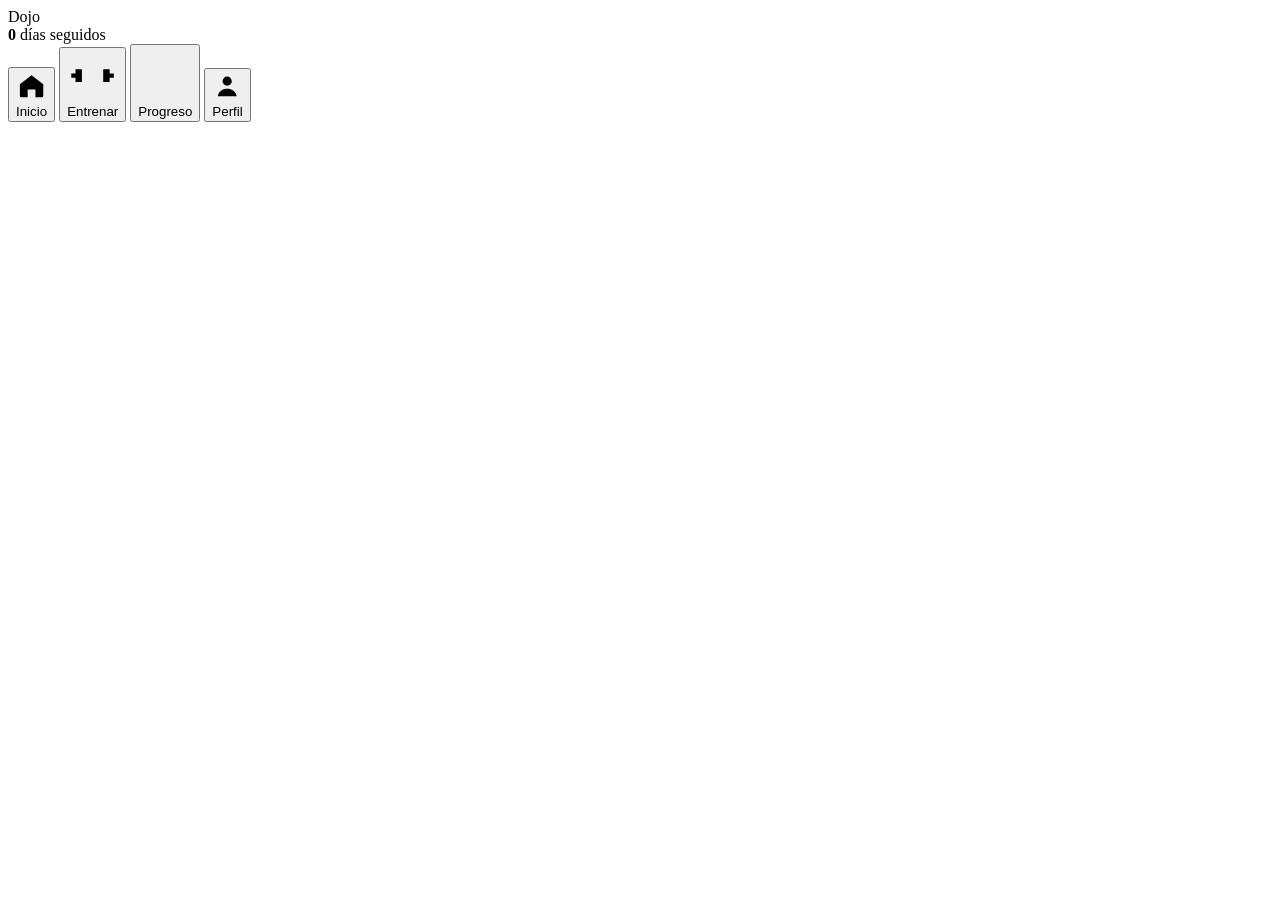
==== index.html @ bf45f73c "Add files via upload" ====
<!DOCTYPE html>
<html lang="es">
<head>
<meta charset="utf-8">
<title>Dojo · entrenamiento progresivo de artes marciales</title>
<meta name="theme-color" content="#0E1116">
<meta name="viewport" content="width=device-width, initial-scale=1, viewport-fit=cover">
<meta name="description" content="Entrenador progresivo de boxeo, muay thai, jiu-jitsu, judo y sambo: sesiones por niveles, cronómetro de rondas y animaciones de cada técnica.">
<link rel="icon" href="img/icon.svg" type="image/svg+xml">
<link rel="apple-touch-icon" href="img/icon-192.png">
<link rel="manifest" href="manifest.webmanifest">
<link rel="preconnect" href="https://fonts.googleapis.com">
<link rel="preconnect" href="https://fonts.gstatic.com" crossorigin>
<link href="https://fonts.googleapis.com/css2?family=Anton&family=Barlow:wght@400;500;600;700&display=swap" rel="stylesheet">
<link rel="stylesheet" href="css/styles.css">
</head>
<body data-disc="hub">

<header class="top">
  <div class="top-in">
    <button class="back" id="back" hidden aria-label="Volver al inicio">‹</button>
    <div class="brand" id="brand">Dojo</div>
    <div class="badge" id="streak"><b>0</b> días seguidos</div>
  </div>
</header>

<main class="wrap" id="view"></main>

<nav class="tabs"><div class="tabs-in" role="tablist">
  <button class="tab" role="tab" data-tab="inicio" aria-selected="true">
    <svg viewBox="0 0 24 24"><path d="M3 11l9-7 9 7v9a1 1 0 0 1-1 1h-5v-6H9v6H4a1 1 0 0 1-1-1z"/></svg>Inicio</button>
  <button class="tab" role="tab" data-tab="entrenar" aria-selected="false">
    <svg viewBox="0 0 24 24"><path d="M4 9h3v6H4zM17 9h3v6h-3zM7 12h10M2 11h2v2H2zM20 11h2v2h-2z"/></svg>Entrenar</button>
  <button class="tab" role="tab" data-tab="progreso" aria-selected="false">
    <svg viewBox="0 0 24 24"><path d="M4 20V10M10 20V4M16 20v-7M22 20H2"/></svg>Progreso</button>
  <button class="tab" role="tab" data-tab="perfil" aria-selected="false">
    <svg viewBox="0 0 24 24"><circle cx="12" cy="8" r="3.6"/><path d="M4.5 20c.8-4 3.8-6 7.5-6s6.7 2 7.5 6"/></svg>Perfil</button>
</div></nav>

<div class="sheet" id="sheet" hidden><div class="sheet-in" id="sheetIn"></div></div>
<div class="runner" id="runner" hidden><div class="runner-in" id="runnerIn"></div></div>
<div class="toast" id="toast" hidden></div>

<script src="js/engine.js"></script>
<script src="js/data-boxeo.js"></script>
<script src="js/data-muaythai.js"></script>
<script src="js/data-bjj.js"></script>
<script src="js/data-judo.js"></script>
<script src="js/data-sambo.js"></script>
<script src="js/app.js"></script>
</body>
</html>
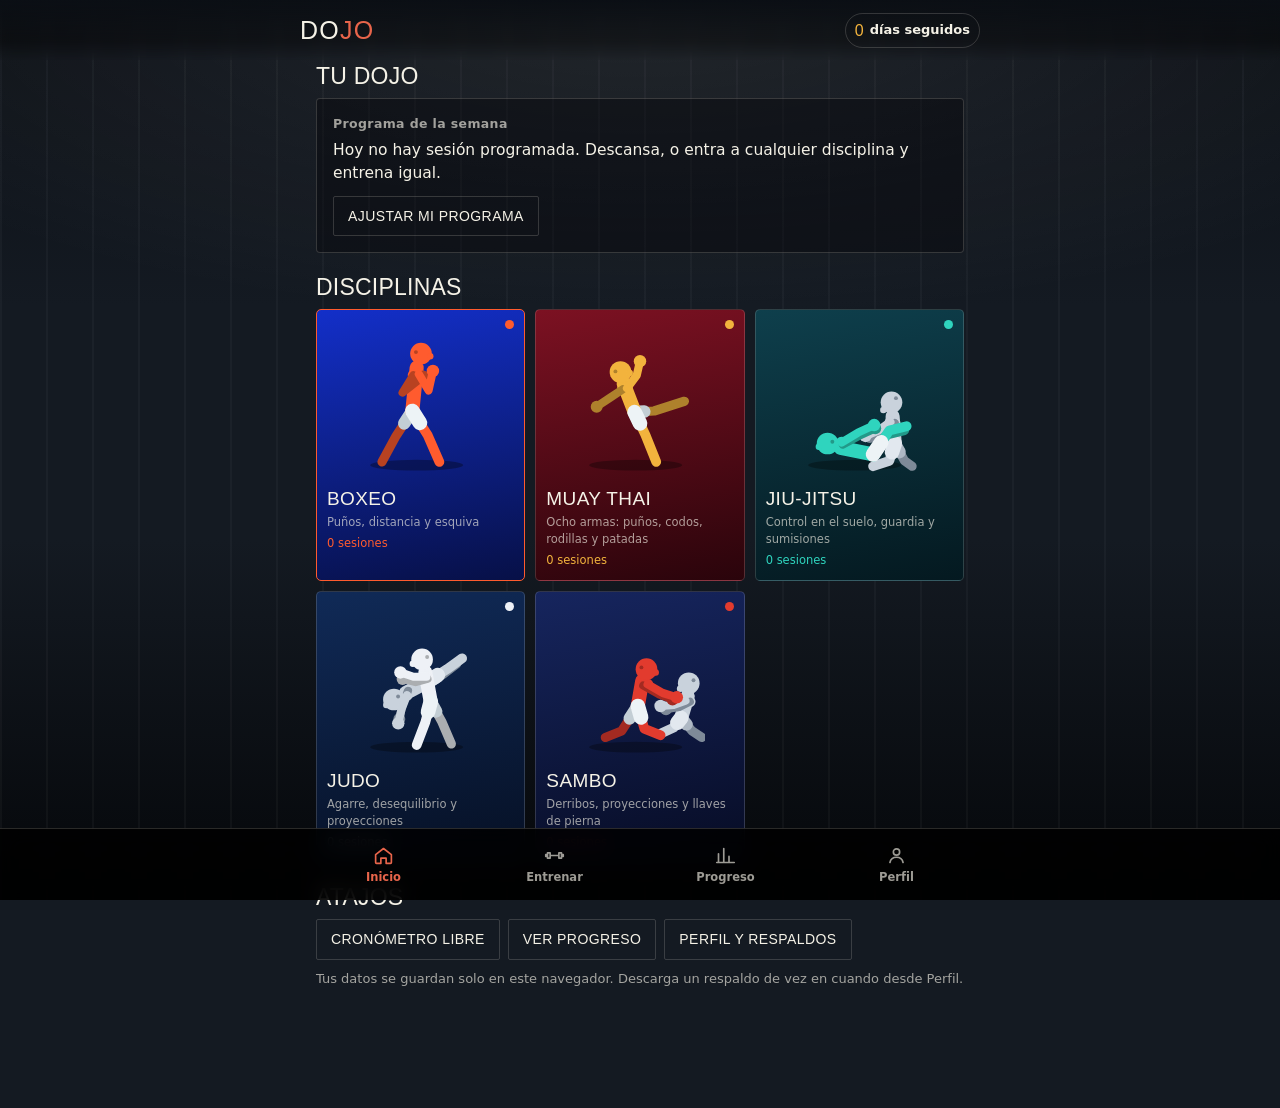
==== commit ed56fd2b: "Add files via upload" ====
--- a/index.html
+++ b/index.html
@@ -6,13 +6,216 @@
 <meta name="theme-color" content="#0E1116">
 <meta name="viewport" content="width=device-width, initial-scale=1, viewport-fit=cover">
 <meta name="description" content="Entrenador progresivo de boxeo, muay thai, jiu-jitsu, judo y sambo: sesiones por niveles, cronómetro de rondas y animaciones de cada técnica.">
-<link rel="icon" href="img/icon.svg" type="image/svg+xml">
-<link rel="apple-touch-icon" href="img/icon-192.png">
+<link rel="icon" href="icon.svg" type="image/svg+xml">
+<link rel="apple-touch-icon" href="icon-192.png">
 <link rel="manifest" href="manifest.webmanifest">
 <link rel="preconnect" href="https://fonts.googleapis.com">
 <link rel="preconnect" href="https://fonts.gstatic.com" crossorigin>
 <link href="https://fonts.googleapis.com/css2?family=Anton&family=Barlow:wght@400;500;600;700&display=swap" rel="stylesheet">
-<link rel="stylesheet" href="css/styles.css">
+<style>
+/* =========================================================
+   Dojo — hoja de estilos
+   Un tema por disciplina: body[data-disc] cambia la paleta.
+   ========================================================= */
+:root{
+  --wall:#141A22; --wall-deep:#0B0F15; --wall-ink:#05070A;
+  --fig:#E8654B; --fig-deep:#A83A26;
+  --uke:#C9D2DC; --uke-deep:#7E8A98;
+  --chalk:#F5F2E7; --chalk-soft:rgba(245,242,231,.64); --chalk-faint:rgba(245,242,231,.26);
+  --gold:#F2B33D; --line:rgba(245,242,231,.17);
+  --panel:rgba(5,7,10,.42); --panel-solid:#141A22;
+  --floor:#0A0C10;
+}
+body[data-disc="boxeo"]{--wall:#132FC9;--wall-deep:#0B1C86;--wall-ink:#071047;--fig:#FF5B2E;--fig-deep:#BE3A17;--panel:rgba(7,16,71,.42);--panel-solid:#0D2199;--floor:#1B1419}
+body[data-disc="muaythai"]{--wall:#7C1122;--wall-deep:#4C0713;--wall-ink:#2A040B;--fig:#F2B33D;--fig-deep:#B27716;--panel:rgba(42,4,11,.45);--panel-solid:#5E0D1A;--floor:#1C0509;--gold:#FFD37A}
+body[data-disc="bjj"]{--wall:#0E3F4C;--wall-deep:#082B35;--wall-ink:#041920;--fig:#2FD4BE;--fig-deep:#199486;--panel:rgba(4,25,32,.45);--panel-solid:#0B3541;--floor:#03161C;--gold:#FFD37A}
+body[data-disc="judo"]{--wall:#102A57;--wall-deep:#0A1C3C;--wall-ink:#061024;--fig:#EEF1F6;--fig-deep:#9AA6BC;--uke:#6E9BD8;--uke-deep:#3F6BA6;--panel:rgba(6,16,36,.45);--panel-solid:#0E2450;--floor:#040B18}
+body[data-disc="sambo"]{--wall:#16255E;--wall-deep:#0D1740;--wall-ink:#070C24;--fig:#E23B2E;--fig-deep:#9E2319;--uke:#7FA9E8;--uke-deep:#44689F;--panel:rgba(7,12,36,.45);--panel-solid:#132152;--floor:#050818}
+
+*{box-sizing:border-box;margin:0;padding:0}
+html{-webkit-text-size-adjust:100%}
+body{font-family:'Barlow',system-ui,-apple-system,'Segoe UI',sans-serif;background:var(--wall);color:var(--chalk);
+  min-height:100dvh;line-height:1.45;overflow-x:hidden;transition:background .3s ease}
+body::before{content:"";position:fixed;inset:0;z-index:-2;
+  background:linear-gradient(180deg,var(--wall-deep) 0%,var(--wall) 34%,var(--wall) 60%,var(--wall-ink) 100%)}
+body::after{content:"";position:fixed;inset:0;z-index:-1;pointer-events:none;mix-blend-mode:screen;
+  background:repeating-linear-gradient(90deg,rgba(255,255,255,.03) 0 2px,transparent 2px 46px),
+             radial-gradient(120% 60% at 50% 0%,rgba(255,255,255,.09),transparent 60%)}
+h1,h2,h3,.display,.num{font-family:'Anton',Impact,sans-serif;font-weight:400;letter-spacing:.01em;line-height:.95}
+button{font:inherit;color:inherit;background:none;border:none;cursor:pointer}
+a{color:var(--gold)}
+:focus-visible{outline:3px solid var(--gold);outline-offset:2px}
+.wrap{max-width:680px;margin:0 auto;padding:0 16px 120px}
+
+.top{position:sticky;top:0;z-index:30;padding:calc(12px + env(safe-area-inset-top)) 16px 12px;
+  background:linear-gradient(180deg,var(--wall-deep),rgba(0,0,0,.35) 70%,transparent);backdrop-filter:blur(6px)}
+.top-in{max-width:680px;margin:0 auto;display:flex;align-items:center;gap:10px}
+.back{font-size:30px;line-height:1;padding:0 8px 4px;color:var(--chalk-soft)}
+.brand{font-family:'Anton',sans-serif;font-size:25px;text-transform:uppercase;letter-spacing:.05em}
+.brand span{color:var(--fig)}
+.badge{margin-left:auto;display:flex;align-items:center;gap:6px;border:1.5px solid var(--line);padding:5px 9px;border-radius:999px;font-size:13px;font-weight:600}
+.badge b{font-family:'Anton',sans-serif;font-size:16px;color:var(--gold);font-weight:400}
+
+.card{background:var(--panel);border:1.5px solid var(--line);border-radius:4px;padding:16px;margin-bottom:14px}
+.eyebrow{font-size:12.5px;font-weight:600;color:var(--chalk-soft);letter-spacing:.03em}
+.h-sec{font-size:23px;text-transform:uppercase;margin:24px 0 10px}
+.h-sec:first-child{margin-top:6px}
+.note{font-size:13px;color:var(--chalk-soft);margin-top:10px}
+
+/* ---- hub de disciplinas ---- */
+.discs{display:grid;grid-template-columns:repeat(2,1fr);gap:10px}
+@media(min-width:620px){.discs{grid-template-columns:repeat(3,1fr)}}
+.disc{position:relative;overflow:hidden;border:1.5px solid var(--line);border-radius:5px;padding:10px 10px 12px;text-align:left;
+  background:linear-gradient(170deg,var(--d-wall),var(--d-ink));min-height:168px;display:flex;flex-direction:column}
+.disc svg{width:74%;max-width:130px;height:auto;margin:0 auto 2px;display:block}
+.disc b{font-family:'Anton',sans-serif;font-weight:400;font-size:19px;text-transform:uppercase;letter-spacing:.02em}
+.disc s{display:block;text-decoration:none;font-size:11.5px;color:var(--chalk-soft);margin-top:2px}
+.disc .dot{position:absolute;top:10px;right:10px;width:9px;height:9px;border-radius:50%;background:var(--d-fig)}
+.disc.on{border-color:var(--d-fig)}
+
+.hero{position:relative;overflow:hidden;border:1.5px solid var(--line);border-radius:4px;margin-bottom:14px;
+  background:linear-gradient(180deg,rgba(0,0,0,.18),rgba(0,0,0,.5))}
+.hero-stage{position:relative;padding:8px 0 0;display:flex;justify-content:center;
+  background:radial-gradient(70% 55% at 50% 38%,rgba(255,255,255,.10),transparent 70%)}
+.hero-stage svg{width:min(66%,230px);height:auto;display:block}
+.hero-floor{position:absolute;left:0;right:0;bottom:0;height:34%;z-index:1;pointer-events:none;
+  background:linear-gradient(180deg,transparent,var(--floor))}
+.hero-txt{position:relative;z-index:2;padding:0 16px 16px;margin-top:-16px}
+.hero-txt h2{font-size:clamp(25px,7vw,36px);text-transform:uppercase;text-shadow:0 2px 0 rgba(0,0,0,.35)}
+.hero-meta{display:flex;flex-wrap:wrap;gap:8px;margin-top:10px}
+.pill{border:1.5px solid var(--line);border-radius:999px;padding:4px 10px;font-size:13px;font-weight:600}
+.pill.hot{border-color:var(--fig);color:var(--fig)}
+
+.btn{display:inline-flex;align-items:center;justify-content:center;gap:8px;width:100%;background:var(--fig);color:#12090A;
+  font-family:'Anton',sans-serif;font-size:18px;text-transform:uppercase;letter-spacing:.03em;padding:14px 18px;border-radius:2px;
+  transition:transform .12s ease,filter .12s ease}
+body[data-disc="judo"] .btn{color:#0A1C3C}
+.btn:active{transform:translateY(1px) scale(.995)}
+.btn:hover{filter:brightness(1.07)}
+.btn.ghost{background:transparent;color:var(--chalk);border:1.5px solid var(--line);font-size:15px}
+.btn.gold{background:var(--gold);color:#241700}
+.btn.sm{width:auto;font-size:14px;padding:9px 14px}
+.btn[disabled]{opacity:.42;pointer-events:none}
+.btn-row{display:flex;gap:8px;flex-wrap:wrap}
+
+.levels{display:grid;grid-template-columns:repeat(4,1fr);gap:6px;margin-bottom:14px}
+.lvl{border:1.5px solid var(--line);border-radius:2px;padding:9px 4px 8px;text-align:center;background:rgba(0,0,0,.22)}
+.lvl b{display:block;font-family:'Anton',sans-serif;font-size:14px;font-weight:400;text-transform:uppercase}
+.lvl s{display:block;font-size:11px;text-decoration:none;color:var(--chalk-soft);margin-top:2px}
+.lvl[aria-pressed="true"]{background:var(--chalk);color:#10131A;border-color:var(--chalk)}
+.lvl[aria-pressed="true"] s{color:rgba(16,19,26,.7)}
+.lvl.locked{opacity:.45}
+
+.slist{border-top:1.5px solid var(--line)}
+.srow{display:flex;align-items:center;gap:12px;width:100%;text-align:left;padding:13px 2px;border-bottom:1.5px solid var(--line)}
+.srow .n{font-family:'Anton',sans-serif;font-size:19px;min-width:32px;color:var(--chalk-faint)}
+.srow .t{flex:1;min-width:0}
+.srow .t b{display:block;font-weight:600;font-size:15.5px}
+.srow .t s{display:block;text-decoration:none;font-size:13px;color:var(--chalk-soft);white-space:nowrap;overflow:hidden;text-overflow:ellipsis}
+.srow .mark{width:26px;height:26px;border:1.5px solid var(--line);border-radius:50%;display:grid;place-items:center;flex:0 0 auto;font-size:14px}
+.srow.done .n{color:var(--fig)}
+.srow.done .mark{background:var(--fig);border-color:var(--fig);color:#12090A}
+.srow.next{background:linear-gradient(90deg,rgba(255,255,255,.10),transparent)}
+
+.tgrid{display:grid;grid-template-columns:repeat(2,1fr);gap:10px}
+@media(min-width:560px){.tgrid{grid-template-columns:repeat(3,1fr)}}
+.tcard{border:1.5px solid var(--line);border-radius:4px;background:rgba(0,0,0,.24);padding:8px;text-align:left}
+.tcard svg{width:100%;height:auto;display:block;margin-bottom:6px}
+.tcard b{display:block;font-size:14.5px;font-weight:600;line-height:1.2}
+.tcard s{display:block;text-decoration:none;font-size:11.5px;color:var(--chalk-soft);margin-top:2px}
+
+.sheet{position:fixed;inset:0;z-index:80;background:rgba(0,0,0,.66);backdrop-filter:blur(3px);display:flex;align-items:flex-end;justify-content:center}
+.sheet[hidden]{display:none}
+.sheet-in{background:var(--panel-solid);border-top:3px solid var(--fig);width:100%;max-width:680px;max-height:92dvh;overflow:auto;
+  padding:16px 16px calc(28px + env(safe-area-inset-bottom));border-radius:6px 6px 0 0}
+@media(min-width:680px){.sheet{align-items:center}.sheet-in{border-radius:6px;border:1.5px solid var(--line);border-top:3px solid var(--fig)}}
+.sheet-head{display:flex;align-items:flex-start;gap:12px;margin-bottom:12px}
+.sheet-head h3{font-size:26px;text-transform:uppercase;flex:1}
+.x{font-size:21px;line-height:1;padding:4px 8px;border:1.5px solid var(--line);border-radius:2px}
+.stage{background:linear-gradient(180deg,rgba(0,0,0,.25),rgba(0,0,0,.55));border:1.5px solid var(--line);border-radius:2px;
+  display:flex;justify-content:center;padding:6px 0 0;margin-bottom:14px}
+.stage svg{width:min(62%,220px);height:auto}
+.keys{list-style:none;margin:0 0 14px}
+.keys li{display:flex;gap:10px;padding:7px 0;border-bottom:1px solid var(--line);font-size:15px}
+.keys li::before{content:"";flex:0 0 auto;width:9px;height:9px;margin-top:7px;background:var(--fig);transform:rotate(45deg)}
+.warn{border-left:3px solid var(--gold);padding:8px 0 8px 11px;font-size:14.5px;color:var(--chalk-soft);margin-bottom:14px}
+.warn b{color:var(--gold);font-weight:600}
+
+.runner{position:fixed;inset:0;z-index:70;background:var(--wall);overflow:auto}
+.runner[hidden]{display:none}
+.runner::before{content:"";position:fixed;inset:0;z-index:0;background:linear-gradient(180deg,var(--wall-deep),var(--wall) 40%,var(--floor) 100%)}
+.runner-in{position:relative;z-index:1;max-width:680px;margin:0 auto;padding:calc(14px + env(safe-area-inset-top)) 16px 46px}
+.clock{text-align:center;padding:6px 0 10px}
+.dial{position:relative;width:min(68vw,240px);aspect-ratio:1;margin:0 auto;border-radius:50%;display:grid;place-items:center;
+  background:conic-gradient(var(--fig) calc(var(--p,0)*1%),rgba(245,242,231,.14) 0);transition:background .2s linear}
+.dial::after{content:"";position:absolute;inset:11px;border-radius:50%;background:var(--wall-deep);border:1.5px solid var(--line)}
+.dial.rest{background:conic-gradient(var(--gold) calc(var(--p,0)*1%),rgba(245,242,231,.14) 0)}
+.dial-in{position:relative;z-index:1;text-align:center}
+.dial-in .num{font-size:clamp(44px,14vw,62px);display:block}
+.dial-in .st{font-size:12px;font-weight:700;letter-spacing:.13em;color:var(--chalk-soft);margin-top:4px}
+.blocks{list-style:none;margin:14px 0}
+.blocks li{display:flex;gap:11px;align-items:baseline;padding:11px 0;border-bottom:1.5px solid var(--line);font-size:15px;opacity:.45}
+.blocks li b{font-weight:600}
+.blocks li i{font-style:normal;font-size:13px;color:var(--chalk-soft)}
+.blocks li .tm{margin-left:auto;font-family:'Anton',sans-serif;font-size:15px;color:var(--chalk-faint)}
+.blocks li.on{opacity:1;background:linear-gradient(90deg,rgba(255,255,255,.10),transparent)}
+.blocks li.past{opacity:.3}
+.blocks li.past b{text-decoration:line-through}
+
+.stats{display:grid;grid-template-columns:repeat(3,1fr);gap:8px;margin-bottom:14px}
+.stat{border:1.5px solid var(--line);border-radius:2px;padding:11px 10px;background:rgba(0,0,0,.24)}
+.stat b{display:block;font-family:'Anton',sans-serif;font-size:29px;font-weight:400;line-height:1}
+.stat s{display:block;text-decoration:none;font-size:11.5px;color:var(--chalk-soft);margin-top:4px}
+.bars{display:flex;align-items:flex-end;gap:5px;height:94px;padding:6px 0 0;border-bottom:1.5px solid var(--line)}
+.bars div{flex:1;background:rgba(245,242,231,.16);border-radius:1px;min-height:3px}
+.bars div.has{background:var(--fig)}
+.bars-x{display:flex;gap:5px;margin-top:5px}
+.bars-x span{flex:1;text-align:center;font-size:10px;color:var(--chalk-faint)}
+.heat{display:grid;grid-template-columns:repeat(14,1fr);gap:4px;margin-top:6px}
+.heat i{aspect-ratio:1;border-radius:2px;background:rgba(245,242,231,.10);display:block}
+.heat i[data-n="1"]{background:rgba(255,255,255,.3)}
+.heat i[data-n="2"]{background:var(--fig-deep)}
+.heat i[data-n="3"]{background:var(--fig)}
+.meter{height:8px;background:rgba(245,242,231,.14);margin-top:5px}
+.meter i{display:block;height:100%;background:var(--fig)}
+.mrow{display:flex;justify-content:space-between;font-size:14px;font-weight:600}
+.mrow s{text-decoration:none;color:var(--chalk-soft)}
+.log{list-style:none}
+.log li{display:flex;gap:11px;align-items:center;padding:11px 0;border-bottom:1.5px solid var(--line);font-size:14.5px}
+.log li .d{font-family:'Anton',sans-serif;font-size:15px;min-width:50px;color:var(--chalk-soft)}
+.log li .del{margin-left:auto;font-size:17px;color:var(--chalk-faint);padding:2px 6px}
+.empty{border:1.5px dashed var(--line);border-radius:2px;padding:20px 16px;text-align:center;color:var(--chalk-soft);font-size:14.5px}
+.medals{display:grid;grid-template-columns:repeat(2,1fr);gap:8px}
+@media(min-width:560px){.medals{grid-template-columns:repeat(3,1fr)}}
+.medal{border:1.5px solid var(--line);border-radius:3px;padding:10px;background:rgba(0,0,0,.2);opacity:.4}
+.medal.on{opacity:1;border-color:var(--gold)}
+.medal b{display:block;font-size:14px;font-weight:600}
+.medal s{display:block;text-decoration:none;font-size:11.5px;color:var(--chalk-soft);margin-top:2px}
+
+label.fld{display:block;font-size:13px;font-weight:600;color:var(--chalk-soft);margin:12px 0 6px}
+textarea,input,select{width:100%;background:rgba(0,0,0,.35);border:1.5px solid var(--line);color:var(--chalk);border-radius:2px;
+  padding:10px;font:inherit;font-size:15px;resize:vertical}
+.grid2{display:grid;grid-template-columns:1fr 1fr;gap:10px}
+.rpe{display:grid;grid-template-columns:repeat(5,1fr);gap:6px}
+.rpe button{border:1.5px solid var(--line);border-radius:2px;padding:9px 0;font-family:'Anton',sans-serif;font-size:17px}
+.rpe button[aria-pressed="true"]{background:var(--fig);color:#12090A;border-color:var(--fig)}
+.chips{display:flex;flex-wrap:wrap;gap:7px;margin-bottom:10px}
+.chip{border:1.5px solid var(--line);border-radius:999px;padding:7px 13px;font-size:14px;font-weight:600}
+.chip[aria-pressed="true"]{background:var(--fig);border-color:var(--fig);color:#12090A}
+body[data-disc="judo"] .chip[aria-pressed="true"]{color:#0A1C3C}
+
+.tabs{position:fixed;left:0;right:0;bottom:0;z-index:40;background:rgba(0,0,0,.86);backdrop-filter:blur(10px);
+  border-top:1.5px solid var(--line);padding:8px 8px calc(8px + env(safe-area-inset-bottom))}
+.tabs-in{max-width:680px;margin:0 auto;display:grid;grid-template-columns:repeat(4,1fr);gap:4px}
+.tab{padding:8px 4px 6px;text-align:center;border-radius:2px;font-size:11.5px;font-weight:600;color:var(--chalk-soft)}
+.tab svg{display:block;margin:0 auto 3px;width:21px;height:21px;stroke:currentColor;fill:none;stroke-width:1.9;stroke-linecap:round;stroke-linejoin:round}
+.tab[aria-selected="true"]{color:var(--fig)}
+.toast{position:fixed;left:50%;bottom:92px;transform:translateX(-50%);z-index:95;background:var(--chalk);color:#10131A;
+  padding:11px 18px;border-radius:2px;font-weight:600;font-size:14.5px;box-shadow:0 8px 24px rgba(0,0,0,.4);max-width:90vw;text-align:center}
+.toast[hidden]{display:none}
+@media (prefers-reduced-motion:reduce){*{animation-duration:.001ms !important;transition:none !important}}
+
+</style>
 </head>
 <body data-disc="hub">
 
@@ -41,12 +244,1663 @@
 <div class="runner" id="runner" hidden><div class="runner-in" id="runnerIn"></div></div>
 <div class="toast" id="toast" hidden></div>
 
-<script src="js/engine.js"></script>
-<script src="js/data-boxeo.js"></script>
-<script src="js/data-muaythai.js"></script>
-<script src="js/data-bjj.js"></script>
-<script src="js/data-judo.js"></script>
-<script src="js/data-sambo.js"></script>
-<script src="js/app.js"></script>
+<script>
+/* =========================================================
+   engine.js — esqueleto animado, utilidades y almacenamiento
+   Un "movimiento" es: {id, nom, cat, dur, frames, claves, error}
+   frames: [ [pose, tiempo 0..1, poseOponente?], ... ]
+   pose: {h,n,p,sl,el,fl,sr,er,fr,kl,tl,kr,tr} en un lienzo 240x300
+   ========================================================= */
+
+/* ---------- helpers de postura ---------- */
+const P = (b, o) => Object.assign({}, b, o);
+const SH = (b, dx, dy, keep) => {
+  const o = {};
+  for (const k in b) o[k] = (keep && keep.indexOf(k) > -1) ? b[k] : [b[k][0] + dx, b[k][1] + dy];
+  return o;
+};
+/* espejo horizontal: sirve para dibujar al oponente mirando a la izquierda */
+const MIR = (b, cx) => {
+  cx = (cx == null ? 120 : cx);
+  const o = {};
+  for (const k in b) o[k] = [2 * cx - b[k][0], b[k][1]];
+  return o;
+};
+
+/* ---------- postura base: guardia ortodoxa mirando a la derecha ---------- */
+const G = {h:[120,62],n:[112,88],p:[104,168],sl:[116,100],el:[134,130],fl:[142,94],
+           sr:[106,102],er:[86,134],fr:[124,104],kl:[132,212],tl:[154,262],kr:[74,214],tr:[48,262]};
+
+/* posturas genéricas reutilizables por cualquier disciplina */
+const BASE = {
+  guard:G,
+  stand:{h:[118,62],n:[112,88],p:[108,168],sl:[114,100],el:[126,136],fl:[132,170],sr:[104,102],er:[92,138],fr:[86,172],kl:[124,212],tl:[136,262],kr:[94,212],tr:[82,262]},
+  rodillas:{h:[118,96],n:[112,122],p:[108,196],sl:[114,134],el:[128,168],fl:[136,200],sr:[104,136],er:[92,170],fr:[84,202],kl:[132,246],tl:[168,258],kr:[92,248],tr:[56,260]},
+  cuatro:{h:[176,140],n:[158,154],p:[104,182],sl:[166,156],el:[172,204],fl:[178,250],sr:[160,160],er:[166,208],fr:[172,252],kl:[92,222],tl:[62,252],kr:[86,226],tr:[56,254]},
+  espalda:{h:[76,224],n:[96,232],p:[152,244],sl:[98,226],el:[80,208],fl:[110,202],sr:[100,230],er:[82,212],fr:[112,206],kl:[182,206],tl:[206,232],kr:[176,212],tr:[200,238]},
+  tumbado:{h:[74,232],n:[96,238],p:[152,248],sl:[98,232],el:[124,226],fl:[150,222],sr:[100,236],er:[126,230],fr:[152,226],kl:[184,244],tl:[214,248],kr:[178,250],tr:[208,254]}
+};
+
+/* ---------- construcción del SVG ---------- */
+const REDUCE = !!(window.matchMedia && window.matchMedia('(prefers-reduced-motion: reduce)').matches);
+const L = pts => 'M' + pts.map(q => q[0].toFixed(1) + ',' + q[1].toFixed(1)).join('L');
+const mid = (a, b) => [(a[0] + b[0]) / 2, (a[1] + b[1]) / 2];
+function parts(o) {
+  return {
+    torso:L([o.n,o.p]), hombros:L([o.sr,o.sl]),
+    brazoL:L([o.sl,o.el,o.fl]), brazoR:L([o.sr,o.er,o.fr]),
+    piernaL:L([o.p,o.kl,o.tl]), piernaR:L([o.p,o.kr,o.tr]),
+    shortL:L([o.p,mid(o.p,o.kl)]), shortR:L([o.p,mid(o.p,o.kr)])
+  };
+}
+function animD(key, poses, kt, dur) {
+  const v = poses.map(p => parts(p)[key]).join(';');
+  const sp = new Array(poses.length - 1).fill('.4 0 .2 1').join(';');
+  return `<animate attributeName="d" dur="${dur}s" repeatCount="indefinite" calcMode="spline" keySplines="${sp}" keyTimes="${kt}" values="${v}"/>`;
+}
+/* punto de la cara: cada postura puede definir 'fa' para mirar a cualquier lado */
+const faz = p => p.fa || [p.h[0] + 17, p.h[1] + 5];
+const orj = p => [p.h[0] - (faz(p)[0] - p.h[0]) * 0.55, p.h[1] - (faz(p)[1] - p.h[1]) * 0.55];
+function animFn(attr, poses, fn, i, kt, dur) {
+  const v = poses.map(p => fn(p)[i].toFixed(1)).join(';');
+  const sp = new Array(poses.length - 1).fill('.4 0 .2 1').join(';');
+  return `<animate attributeName="${attr}" dur="${dur}s" repeatCount="indefinite" calcMode="spline" keySplines="${sp}" keyTimes="${kt}" values="${v}"/>`;
+}
+function animPt(attr, key, i, poses, kt, dur, off) {
+  const v = poses.map(p => (p[key][i] + (off || 0)).toFixed(1)).join(';');
+  const sp = new Array(poses.length - 1).fill('.4 0 .2 1').join(';');
+  return `<animate attributeName="${attr}" dur="${dur}s" repeatCount="indefinite" calcMode="spline" keySplines="${sp}" keyTimes="${kt}" values="${v}"/>`;
+}
+
+/* dibuja un cuerpo completo; c = {piel, sombra, short, punio} */
+function cuerpo(poses, st, kt, dur, live, c, w) {
+  const d = parts(st);
+  const A = k => live ? animD(k, poses, kt, dur) : '';
+  const Apt = (a, k, i, off) => live ? animPt(a, k, i, poses, kt, dur, off) : '';
+  const Af = (a, fn, i) => live ? animFn(a, poses, fn, i, kt, dur) : '';
+  const s = w || 1;
+  return `
+    <path d="${d.piernaR}" stroke="${c.sombra}" stroke-width="${17*s}">${A('piernaR')}</path>
+    <path d="${d.shortR}" stroke="${c.short2}" stroke-width="${23*s}">${A('shortR')}</path>
+    <path d="${d.piernaL}" stroke="${c.piel}" stroke-width="${18*s}">${A('piernaL')}</path>
+    <path d="${d.torso}" stroke="${c.piel}" stroke-width="${26*s}">${A('torso')}</path>
+    <path d="${d.hombros}" stroke="${c.piel}" stroke-width="${21*s}">${A('hombros')}</path>
+    <path d="${d.shortL}" stroke="${c.short}" stroke-width="${27*s}">${A('shortL')}</path>
+    <path d="${d.brazoR}" stroke="${c.sombra}" stroke-width="${15*s}">${A('brazoR')}</path>
+    <circle cx="${st.fr[0]}" cy="${st.fr[1]}" r="${11*s}" fill="${c.sombra}">${Apt('cx','fr',0)}${Apt('cy','fr',1)}</circle>
+    <circle cx="${st.h[0]}" cy="${st.h[1]}" r="${20*s}" fill="${c.piel}">${Apt('cx','h',0)}${Apt('cy','h',1)}</circle>
+    <circle cx="${faz(st)[0]}" cy="${faz(st)[1]}" r="${6*s}" fill="${c.piel}">${Af('cx',faz,0)}${Af('cy',faz,1)}</circle>
+    <circle cx="${orj(st)[0]}" cy="${orj(st)[1]}" r="${3.6*s}" fill="${c.sombra}">${Af('cx',orj,0)}${Af('cy',orj,1)}</circle>
+    <path d="${d.brazoL}" stroke="${c.piel}" stroke-width="${15*s}">${A('brazoL')}</path>
+    <circle cx="${st.fl[0]}" cy="${st.fl[1]}" r="${11.5*s}" fill="${c.punio}">${Apt('cx','fl',0)}${Apt('cy','fl',1)}</circle>`;
+}
+
+const COL_TU = {piel:'var(--fig)', sombra:'var(--fig-deep)', short:'#EDF3F6', short2:'#C3CED4', punio:'var(--fig)'};
+const COL_UKE = {piel:'var(--uke)', sombra:'var(--uke-deep)', short:'#E2E8EF', short2:'#AEB8C4', punio:'var(--uke)'};
+
+/* figura(mov, opciones) -> cadena SVG */
+function figura(mov, opt) {
+  opt = opt || {};
+  const frames = (mov.frames && mov.frames.length > 1) ? mov.frames : [[BASE.guard,0],[BASE.guard,1]];
+  const live = !opt.static && !REDUCE;
+  const key = Math.min(opt.keyFrame != null ? opt.keyFrame : (mov.key != null ? mov.key : 1), frames.length - 1);
+  const kt = frames.map(f => f[1]).join(';');
+  const dur = mov.dur || 2;
+  const poses = frames.map(f => f[0]);
+  const st = poses[key];
+
+  let uke = '';
+  if (frames[0][2]) {
+    const up = frames.map(f => f[2] || f[0]);
+    uke = cuerpo(up, up[key], kt, dur, live, COL_UKE, mov.ukeEscala || 1);
+  }
+  let rope = '';
+  if (mov.ropeC && mov.ropeC.length === frames.length) {
+    const rd = i => `M${poses[i].fl[0]},${poses[i].fl[1]} Q${mov.ropeC[i][0]},${mov.ropeC[i][1]} ${poses[i].fr[0]},${poses[i].fr[1]}`;
+    rope = `<path d="${rd(key)}" fill="none" stroke="var(--gold)" stroke-width="3.5" stroke-linecap="round">` +
+      (live ? `<animate attributeName="d" dur="${dur}s" repeatCount="indefinite" keyTimes="${kt}" values="${frames.map((f,i)=>rd(i)).join(';')}"/>` : '') + `</path>`;
+  }
+  let rot = '';
+  if (live && mov.rot) {
+    const pv = mov.rotPivot || [154,262];
+    const v = mov.rot.map(r => r + ' ' + pv[0] + ' ' + pv[1]).join(';');
+    const rk = mov.rot.length === frames.length ? kt : mov.rot.map((_, i) => (i / (mov.rot.length - 1)).toFixed(3)).join(';');
+    rot = `<animateTransform attributeName="transform" type="rotate" dur="${dur}s" repeatCount="indefinite" keyTimes="${rk}" values="${v}"/>`;
+  }
+  return `<svg viewBox="0 0 240 300" role="img" aria-label="Ilustración: ${(mov.nom||'figura').replace(/&/g,'y')}" xmlns="http://www.w3.org/2000/svg">
+  <ellipse cx="112" cy="268" rx="86" ry="10" fill="rgba(0,0,0,.32)"/>
+  <g fill="none" stroke-linecap="round" stroke-linejoin="round">${rot}
+    ${rope}${uke}${cuerpo(poses, st, kt, dur, live, COL_TU)}
+  </g></svg>`;
+}
+
+/* arranca las animaciones SMIL recién insertadas en el DOM */
+function arrancarAnim(sel) {
+  try { document.querySelectorAll((sel || '') + ' svg').forEach(sv => { if (sv.setCurrentTime) sv.setCurrentTime(0); }); } catch (e) {}
+}
+
+/* ---------- utilidades ---------- */
+const $ = s => document.querySelector(s);
+const hoyISO = () => { const d = new Date(); return new Date(d.getTime() - d.getTimezoneOffset() * 6e4).toISOString().slice(0, 10); };
+const isoDe = d => new Date(d.getTime() - d.getTimezoneOffset() * 6e4).toISOString().slice(0, 10);
+const mmss = s => String(Math.floor(s / 60)).padStart(2, '0') + ':' + String(s % 60).padStart(2, '0');
+const esc = t => String(t == null ? '' : t).replace(/[<>&"]/g, c => ({'<':'&lt;','>':'&gt;','&':'&amp;','"':'&quot;'}[c]));
+
+/* ---------- almacenamiento local (sin servidor: apto para GitHub Pages) ---------- */
+const KEY = 'dojo.v1';
+const DATOS_INI = { reg: [], perfil: {}, programa: { discs: ['boxeo'], dias: [1,3,5] }, sel: {}, disc: 'boxeo', updatedAt: 0 };
+let S = JSON.parse(JSON.stringify(DATOS_INI));
+
+function cargar() {
+  try {
+    const raw = localStorage.getItem(KEY);
+    if (raw) { const d = JSON.parse(raw); if (d && Array.isArray(d.reg)) S = Object.assign(S, d); }
+    else {
+      const viejo = localStorage.getItem('sombra.v1');           // datos de la versión solo-boxeo
+      if (viejo) {
+        const v = JSON.parse(viejo);
+        if (v && Array.isArray(v.reg)) S.reg = v.reg.map(r => Object.assign({ disc: 'boxeo' }, r));
+      }
+    }
+  } catch (e) {}
+  if (!S.perfil) S.perfil = {};
+  if (!S.programa) S.programa = { discs: ['boxeo'], dias: [1,3,5] };
+  if (!S.sel) S.sel = {};
+}
+function guardar() {
+  S.updatedAt = Date.now();
+  try { localStorage.setItem(KEY, JSON.stringify(S)); }
+  catch (e) { toast('No se pudo guardar en este navegador.'); }
+}
+function descargarRespaldo() {
+  const blob = new Blob([JSON.stringify(S, null, 2)], { type: 'application/json' });
+  const a = document.createElement('a');
+  a.href = URL.createObjectURL(blob);
+  a.download = 'dojo-respaldo-' + hoyISO() + '.json';
+  document.body.appendChild(a); a.click(); a.remove();
+  setTimeout(() => URL.revokeObjectURL(a.href), 4000);
+}
+function importarRespaldo(file, cb) {
+  const fr = new FileReader();
+  fr.onload = () => {
+    try {
+      const d = JSON.parse(fr.result);
+      if (!d || !Array.isArray(d.reg)) throw 0;
+      const vistos = {}; S.reg.forEach(r => vistos[r.ts] = 1);
+      d.reg.forEach(r => { if (!vistos[r.ts]) S.reg.push(r); });
+      S.perfil = Object.assign({}, d.perfil || {}, S.perfil.nombre ? S.perfil : d.perfil || {});
+      if (d.programa) S.programa = d.programa;
+      guardar(); cb(true, d.reg.length);
+    } catch (e) { cb(false); }
+  };
+  fr.onerror = () => cb(false);
+  fr.readAsText(file);
+}
+function toast(msg) {
+  const t = $('#toast'); t.textContent = msg; t.hidden = false;
+  clearTimeout(t._t); t._t = setTimeout(() => t.hidden = true, 2600);
+}
+
+/* =========================================================
+   Catálogo físico compartido por todas las disciplinas
+   ========================================================= */
+const DISC={};
+const ORDEN=['boxeo','muaythai','bjj','judo','sambo'];
+
+const EP={
+ stand:{h:[118,62],n:[112,88],p:[108,168],sl:[114,100],el:[126,136],fl:[132,170],sr:[104,102],er:[92,138],fr:[86,172],kl:[124,212],tl:[136,262],kr:[94,212],tr:[82,262]},
+ cuerdaA:{h:[118,62],n:[112,88],p:[108,168],sl:[114,100],el:[130,138],fl:[142,158],sr:[104,102],er:[88,140],fr:[78,160],kl:[120,212],tl:[126,262],kr:[102,212],tr:[96,262]},
+ flexUp:{h:[188,168],n:[170,182],p:[112,204],sl:[180,180],el:[184,214],fl:[188,248],sr:[174,184],er:[178,218],fr:[182,250],kl:[80,216],tl:[46,246],kr:[76,220],tr:[42,250]},
+ flexDown:{h:[192,202],n:[174,213],p:[114,222],sl:[184,212],el:[158,230],fl:[188,250],sr:[178,216],er:[152,234],fr:[182,252],kl:[82,228],tl:[46,250],kr:[78,232],tr:[42,252]},
+ plancha:{h:[188,182],n:[170,194],p:[112,212],sl:[180,194],el:[186,240],fl:[150,242],sr:[174,198],er:[180,242],fr:[146,244],kl:[80,222],tl:[46,250],kr:[76,226],tr:[42,254]},
+ sqUp:{h:[120,58],n:[114,84],p:[110,162],sl:[116,96],el:[146,100],fl:[176,102],sr:[106,98],er:[136,104],fr:[166,108],kl:[124,208],tl:[130,260],kr:[96,208],tr:[88,260]},
+ sqDown:{h:[128,110],n:[120,134],p:[98,192],sl:[122,146],el:[152,138],fl:[182,130],sr:[112,148],er:[142,142],fr:[172,136],kl:[138,212],tl:[130,260],kr:[112,214],tr:[88,260]},
+ absDown:{h:[172,234],n:[152,242],p:[96,250],sl:[150,236],el:[128,224],fl:[160,216],sr:[148,240],er:[126,228],fr:[158,220],kl:[70,208],tl:[44,252],kr:[64,212],tr:[38,254]},
+ absUp:{h:[152,186],n:[136,204],p:[96,250],sl:[134,200],el:[114,190],fl:[146,176],sr:[132,204],er:[112,194],fr:[144,180],kl:[70,208],tl:[44,252],kr:[64,212],tr:[38,254]},
+ lungeUp:{h:[118,60],n:[112,86],p:[108,166],sl:[114,98],el:[124,134],fl:[130,168],sr:[104,100],er:[94,136],fr:[88,170],kl:[122,210],tl:[130,262],kr:[96,210],tr:[86,262]},
+ lungeDn:{h:[118,86],n:[112,112],p:[108,190],sl:[114,122],el:[124,158],fl:[130,192],sr:[104,124],er:[94,160],fr:[88,194],kl:[152,208],tl:[158,262],kr:[84,236],tr:[62,262]},
+ rodA:{h:[118,60],n:[112,86],p:[110,166],sl:[116,98],el:[112,132],fl:[108,166],sr:[106,100],er:[126,128],fr:[140,108],kl:[136,154],tl:[142,190],kr:[96,214],tr:[84,262]},
+ rodB:{h:[118,56],n:[112,82],p:[110,162],sl:[116,94],el:[136,122],fl:[150,104],sr:[106,96],er:[100,130],fr:[94,164],kl:[118,212],tl:[126,262],kr:[128,154],tr:[134,190]},
+ bpCrouch:{h:[160,140],n:[150,162],p:[132,200],sl:[156,168],el:[174,208],fl:[190,250],sr:[146,170],er:[164,212],fr:[184,252],kl:[150,220],tl:[140,258],kr:[126,222],tr:[108,258]},
+ bpJump:{h:[120,38],n:[114,64],p:[110,144],sl:[116,82],el:[118,52],fl:[122,22],sr:[106,84],er:[104,54],fr:[100,24],kl:[124,186],tl:[134,232],kr:[96,186],tr:[84,232]},
+ estUp:{h:[118,58],n:[112,84],p:[108,164],sl:[114,96],el:[116,62],fl:[120,28],sr:[104,98],er:[102,64],fr:[98,30],kl:[120,208],tl:[124,262],kr:[98,208],tr:[92,262]},
+ estFold:{h:[146,186],n:[126,178],p:[104,178],sl:[130,184],el:[140,216],fl:[146,250],sr:[120,186],er:[130,218],fr:[136,252],kl:[112,212],tl:[118,262],kr:[94,212],tr:[88,262]},
+ movA:{h:[118,62],n:[112,88],p:[108,168],sl:[114,100],el:[116,140],fl:[118,180],sr:[104,102],er:[102,142],fr:[100,182],kl:[124,212],tl:[136,262],kr:[94,212],tr:[82,262]},
+ movB:{h:[118,62],n:[112,88],p:[108,168],sl:[114,100],el:[152,104],fl:[188,106],sr:[104,102],er:[140,110],fr:[176,114],kl:[124,212],tl:[136,262],kr:[94,212],tr:[82,262]},
+ movC:{h:[118,62],n:[112,88],p:[108,168],sl:[114,100],el:[118,62],fl:[122,24],sr:[104,102],er:[104,64],fr:[102,26],kl:[124,212],tl:[136,262],kr:[94,212],tr:[82,262]},
+ movD:{h:[118,62],n:[112,88],p:[108,168],sl:[114,100],el:[78,108],fl:[44,114],sr:[104,102],er:[70,112],fr:[38,120],kl:[124,212],tl:[136,262],kr:[94,212],tr:[82,262]}
+};
+EP.cuerdaB=SH(EP.cuerdaA,0,-9);
+EP.cuerdaC=P(SH(EP.cuerdaA,0,-20),{kl:[124,190],kr:[106,190]});
+EP.planchaB=P(EP.plancha,{p:[112,206],h:[188,179],n:[170,191]});
+
+const FISICO=[
+ {id:'cuerda',nom:'Salto de cuerda',niv:0,cat:'Acondicionamiento',dur:1.1,key:2,
+  frames:[[EP.cuerdaA,0],[EP.cuerdaB,.25],[EP.cuerdaC,.5],[EP.cuerdaB,.75],[EP.cuerdaA,1]],
+  ropeC:[[110,-130],[330,150],[110,390],[-110,150],[110,-130]],
+  claves:['Salta con la punta de los pies, apenas dos centímetros del suelo.','Codos pegados al cuerpo: la cuerda gira con las muñecas, no con los brazos.','Torso erguido y mirada al frente, respiración por la nariz.'],
+  error:'Saltar muy alto y con las rodillas rígidas: te agota en un minuto y castiga las articulaciones.'},
+
+ {id:'movilidad',nom:'Círculos de brazos',niv:0,cat:'Calentamiento',dur:3.2,key:2,
+  frames:[[EP.movA,0],[EP.movB,.25],[EP.movC,.5],[EP.movD,.75],[EP.movA,1]],
+  claves:['Círculos amplios y lentos: 20 hacia adelante y 20 hacia atrás.','Hombros lejos de las orejas y cuello relajado.','Inhala al subir los brazos, exhala al bajarlos.'],
+  error:'Hacer círculos rápidos y cortos sin llegar nunca al rango completo.'},
+
+ {id:'lagartija',nom:'Flexiones',niv:0,cat:'Acondicionamiento',dur:2.4,key:1,
+  frames:[[EP.flexUp,0],[EP.flexDown,.38],[EP.flexDown,.5],[EP.flexUp,.88],[EP.flexUp,1]],
+  claves:['Manos bajo los hombros y cuerpo en línea recta de la cabeza a los talones.','Baja hasta que el pecho quede a un puño del suelo.','Codos a 45°, nunca abiertos en cruz.'],
+  error:'Dejar caer la cadera o bajar solo la cabeza en lugar de todo el cuerpo.'},
+
+ {id:'plancha',nom:'Plancha',niv:0,cat:'Acondicionamiento',dur:3,key:1,
+  frames:[[EP.plancha,0],[EP.planchaB,.5],[EP.plancha,1]],
+  claves:['Codos justo bajo los hombros y antebrazos apoyados.','Aprieta glúteos y abdomen: la cadera ni sube ni se hunde.','Respira de forma continua, no aguantes el aire.'],
+  error:'Subir la cadera para descansar: el abdomen deja de trabajar.'},
+
+ {id:'sentadilla',nom:'Sentadillas',niv:0,cat:'Acondicionamiento',dur:2.6,key:1,
+  frames:[[EP.sqUp,0],[EP.sqDown,.4],[EP.sqDown,.52],[EP.sqUp,.92],[EP.sqUp,1]],
+  claves:['Pies al ancho de los hombros, puntas ligeramente hacia afuera.','Empuja la cadera atrás y baja hasta que el muslo quede paralelo al suelo.','Rodillas en línea con los pies y talones siempre apoyados.'],
+  error:'Juntar las rodillas hacia adentro al subir.'},
+
+ {id:'abdominal',nom:'Abdominales',niv:0,cat:'Acondicionamiento',dur:2.2,key:1,
+  frames:[[EP.absDown,0],[EP.absUp,.4],[EP.absUp,.52],[EP.absDown,.92],[EP.absDown,1]],
+  claves:['Despega los omóplatos del suelo; las manos solo acompañan la cabeza.','Exhala al subir y baja controlado, sin dejarte caer.','Rodillas flexionadas y pies apoyados en el suelo.'],
+  error:'Tirar del cuello con las manos y tomar impulso con los brazos.'},
+
+ {id:'zancada',nom:'Zancadas',niv:0,cat:'Acondicionamiento',dur:2.8,key:1,
+  frames:[[EP.lungeUp,0],[EP.lungeDn,.4],[EP.lungeDn,.52],[EP.lungeUp,.92],[EP.lungeUp,1]],
+  claves:['Paso largo y baja en vertical: la rodilla trasera casi roza el suelo.','La rodilla delantera no sobrepasa la punta del pie.','Torso erguido; empuja con el talón delantero para volver arriba.'],
+  error:'Dar un paso corto y cargar todo el peso sobre la rodilla delantera.'},
+
+ {id:'rodillas',nom:'Rodillas altas',niv:0,cat:'Acondicionamiento',dur:.9,key:1,
+  frames:[[EP.rodA,0],[EP.rodB,.5],[EP.rodA,1]],
+  claves:['Sube la rodilla por encima de la altura de la cadera.','Apoya en la punta del pie: contacto corto y rápido.','Brazos acompañando el movimiento, como en carrera.'],
+  error:'Inclinar el torso hacia atrás para poder subir más la rodilla.'},
+
+ {id:'burpee',nom:'Burpees',niv:0,cat:'Acondicionamiento',dur:3.2,key:2,
+  frames:[[EP.stand,0],[EP.bpCrouch,.16],[EP.flexUp,.32],[EP.flexDown,.42],[EP.flexUp,.52],[EP.bpCrouch,.64],[EP.bpJump,.76],[EP.stand,.9],[EP.stand,1]],
+  claves:['Manos al suelo, salta los pies atrás y queda en plancha recta.','Una flexión abajo, regresa los pies junto a las manos y salta con los brazos arriba.','Ritmo constante: mejor lento y limpio que rápido y roto.'],
+  error:'Dejar caer la cadera en la plancha o aterrizar con las rodillas rígidas.'},
+
+ {id:'estiramiento',nom:'Estiramiento final',niv:0,cat:'Enfriamiento',dur:4.5,key:2,
+  frames:[[EP.estUp,0],[EP.estUp,.14],[EP.estFold,.44],[EP.estFold,.6],[EP.estUp,.92],[EP.estUp,1]],
+  claves:['Mantén cada posición 30 s, sin rebotes.','Respira lento: el músculo cede al exhalar.','Recorre hombros, pectoral, cadera y gemelos.'],
+  error:'Estirar con rebotes o forzar hasta el dolor.'}
+];
+const MAPA=[['cuerda','cuerda'],['plancha','plancha'],['flexion','lagartija'],['sentadilla','sentadilla'],
+            ['abdominal','abdominal'],['zancada','zancada'],['rodillas altas','rodillas'],['burpee','burpee'],
+            ['sprint','rodillas'],['salto','sentadilla'],['estiramiento','estiramiento'],['movilidad','movilidad'],
+            ['respiracion','estiramiento']];
+function ejsDe(t){const x=(t||'').toLowerCase();const r=[];
+  MAPA.forEach(m=>{if(x.indexOf(m[0])>-1&&r.indexOf(m[1])<0)r.push(m[1]);});
+  return r.length?r.slice(0,3):['plancha'];}
+
+/* =========================================================
+   data-boxeo.js — Boxeo: movimientos, niveles y sesiones
+   ========================================================= */
+(function(){
+const POSE={
+  guard:G,
+  bounce:SH(G,0,-14,['tl','tr']),
+  bounce2:SH(G,6,-9,['tl','tr']),
+  jab:P(G,{h:[126,60],n:[118,86],p:[108,166],sl:[124,96],el:[160,92],fl:[198,88],
+           kl:[136,210],tl:[156,262],kr:[74,212],tr:[48,260]}),
+  jabHalf:P(G,{h:[123,61],n:[115,87],p:[106,167],sl:[120,98],el:[146,100],fl:[168,92]}),
+  cross:P(G,{h:[124,62],n:[118,86],p:[114,166],sr:[122,98],er:[160,94],fr:[200,90],
+             sl:[112,104],el:[126,136],fl:[128,102],kl:[138,210],tl:[158,262],kr:[82,208],tr:[58,252]}),
+  hook:P(G,{h:[120,64],n:[114,88],p:[112,167],sl:[120,96],el:[162,96],fl:[150,64],
+            sr:[110,102],er:[88,130],fr:[112,98],kl:[138,208],tl:[160,258],kr:[80,206],tr:[58,248]}),
+  hookBody:P(G,{h:[122,88],n:[116,110],p:[110,182],sl:[122,116],el:[160,126],fl:[184,142],
+            sr:[112,122],er:[94,152],fr:[126,124],kl:[136,224],tl:[158,266],kr:[78,224],tr:[56,262]}),
+  upDip:P(G,{h:[114,78],n:[108,102],p:[102,178],sr:[102,114],er:[92,150],fr:[114,142],
+             sl:[112,112],el:[130,142],fl:[134,110],kl:[128,220],tl:[152,264],kr:[70,222],tr:[46,264]}),
+  upper:P(G,{h:[124,60],n:[118,84],p:[114,164],sr:[122,96],er:[140,126],fr:[160,70],
+             sl:[112,100],el:[124,132],fl:[126,98],kl:[138,208],tl:[158,260],kr:[82,206],tr:[58,252]}),
+  slip:P(G,{h:[140,78],n:[126,96],p:[108,172],sl:[122,106],el:[140,134],fl:[150,100],
+            sr:[112,108],er:[92,138],fr:[130,110],kl:[134,214],kr:[72,216]}),
+  dip:P(G,{h:[118,104],n:[112,124],p:[102,186],sl:[116,130],el:[138,152],fl:[140,116],
+           sr:[106,134],er:[92,158],fr:[126,120],kl:[130,226],tl:[152,264],kr:[70,228],tr:[48,264]}),
+  weave:P(G,{h:[134,74],n:[124,94],p:[108,172],sl:[120,104],el:[138,130],fl:[146,96],
+             sr:[110,106],er:[90,136],fr:[128,108],kl:[136,214],tl:[158,262],kr:[74,216],tr:[50,262]}),
+  fwd1:P(SH(G,6,0,['kl','tl','kr','tr']),{kl:[146,212],tl:[176,262]}),
+  fwd2:P(SH(G,12,0,['kl','tl','kr','tr']),{kl:[150,212],tl:[178,262],kr:[86,214],tr:[62,262]}),
+  back1:P(SH(G,-6,0,['kl','tl','kr','tr']),{kr:[62,214],tr:[30,262]}),
+  back2:P(SH(G,-12,0,['kl','tl','kr','tr']),{kr:[58,214],tr:[28,262],kl:[116,212],tl:[138,262]}),
+  crouch:SH(G,0,14,['tl','tr'])
+};
+
+/* frames = [[pose, tiempo 0..1], ...] */
+const strike=p=>[[POSE.guard,0],[p,.20],[p,.33],[POSE.guard,.52],[POSE.guard,1]];
+function combo(list,pause){
+  pause=pause||.26; const per=(1-pause)/list.length, f=[[POSE.guard,0]];
+  list.forEach((p,i)=>{const s=i*per;f.push([p,s+per*.32],[p,s+per*.5],[POSE.guard,s+per*.88]);});
+  f.push([POSE.guard,1]); return f;
+}
+
+/* ===================== TÉCNICAS ===================== */
+const TEC=[
+ {id:'guardia',key:0,nom:'Guardia y postura',niv:1,dur:1.5,
+  frames:[[POSE.guard,0],[POSE.bounce,.25],[POSE.guard,.5],[POSE.bounce2,.75],[POSE.guard,1]],
+  claves:['Pie adelantado el del lado menos hábil; el otro un paso atrás y en diagonal.',
+          'Mentón hacia el pecho, hombros sueltos, codos cerrados sobre las costillas.',
+          'Rodillas algo flexionadas, peso repartido y talón trasero despegado.'],
+  error:'Quedarte plano y rígido. Si no puedes levantar un pie sin tambalearte, la base está mal.'},
+
+ {id:'paso',key:2,nom:'Paso-arrastre',niv:1,dur:3.4,
+  frames:[[POSE.guard,0],[POSE.fwd1,.18],[POSE.fwd2,.34],[POSE.fwd2,.44],[POSE.fwd1,.62],[POSE.guard,.8],[POSE.guard,1]],
+  claves:['El pie más cercano a la dirección sale primero; el otro lo arrastra detrás.',
+          'Nunca cruces los pies ni juntes los talones.',
+          'Desplázate sin subir y bajar la cabeza: la mirada viaja a la misma altura.'],
+  error:'Saltar con los dos pies a la vez: durante ese instante no puedes ni pegar ni defender.'},
+
+ {id:'jab',niv:1,nom:'Jab',dur:1.5,frames:strike(POSE.jab),
+  claves:['Sale desde la barbilla en línea recta; el puño gira al final del recorrido.',
+          'El hombro sube y cubre el mentón en el momento del impacto.',
+          'Regresa por la misma línea, más rápido de lo que salió.'],
+  error:'Bajar o echar atrás la mano antes de golpear para tomar impulso.'},
+
+ {id:'cross',niv:1,nom:'Directo de derecha',dur:1.6,frames:strike(POSE.cross),
+  claves:['Empuja el suelo con el pie trasero y gira talón, cadera y hombro en ese orden.',
+          'La mano adelantada se queda pegada a la mejilla.',
+          'El puño viaja recto: no describe curva ni sale de afuera.'],
+  error:'Golpear solo con el brazo. Sin giro de cadera no hay potencia, solo ruido.'},
+
+ {id:'salida',key:2,niv:1,nom:'Salida atrás',dur:3,
+  frames:[[POSE.guard,0],[POSE.back1,.2],[POSE.back2,.38],[POSE.back2,.5],[POSE.back1,.68],[POSE.guard,.86],[POSE.guard,1]],
+  claves:['El pie trasero sale primero y el delantero lo sigue de inmediato.',
+          'Sales en guardia: ni de espaldas ni con las manos abajo.',
+          'Dos pasos y vuelve a fijar la mirada al frente.'],
+  error:'Retroceder en línea recta demasiado tiempo: te quedas sin espacio y sin salida.'},
+
+ {id:'doblejab',niv:2,nom:'Doble jab',dur:2,
+  frames:[[POSE.guard,0],[POSE.jab,.14],[POSE.jabHalf,.26],[POSE.jab,.38],[POSE.jab,.46],[POSE.guard,.62],[POSE.guard,1]],
+  claves:['El primero mide la distancia, el segundo es el que golpea.',
+          'No retraigas del todo entre uno y otro: medio camino y vuelve a salir.',
+          'Acompaña el segundo con medio paso adelante.'],
+  error:'Lanzar dos jabs idénticos y lentos: pierden todo el efecto sorpresa.'},
+
+ {id:'gancho',niv:2,nom:'Gancho de izquierda',dur:1.7,frames:strike(POSE.hook),
+  claves:['Codo a la altura del puño y antebrazo paralelo al suelo.',
+          'El giro nace del pie delantero: pivota sobre la punta.',
+          'Es un golpe corto: si el brazo se estira, ya no es gancho.'],
+  error:'Abrir el brazo y lanzar un manotazo amplio desde afuera.'},
+
+ {id:'uppercut',key:2,niv:2,nom:'Uppercut',dur:1.8,
+  frames:[[POSE.guard,0],[POSE.upDip,.18],[POSE.upper,.34],[POSE.upper,.44],[POSE.guard,.62],[POSE.guard,1]],
+  claves:['Flexiona un poco las rodillas y baja el hombro del brazo que golpea.',
+          'El puño sube desde la cadera con la palma hacia ti.',
+          'El codo permanece cerca del cuerpo durante todo el recorrido.'],
+  error:'Agacharte demasiado y dejar la cabeza dentro de la línea de fuego.'},
+
+ {id:'unodos',niv:2,nom:'Combinación 1-2',dur:2.6,frames:combo([POSE.jab,POSE.cross]),
+  claves:['El cross sale mientras el jab vuelve: se cruzan a mitad de camino.',
+          'Los pies no se mueven entre un golpe y otro.',
+          'Termina en guardia, no admirando el golpe.'],
+  error:'Esperar a que el jab regrese del todo antes de tirar el cross.'},
+
+ {id:'slip',niv:2,nom:'Esquiva lateral',dur:2.2,
+  frames:[[POSE.guard,0],[POSE.slip,.22],[POSE.slip,.4],[POSE.guard,.62],[POSE.guard,1]],
+  claves:['Saca la cabeza de la línea girando la cintura, no inclinando el cuello.',
+          'Los ojos siguen al frente durante toda la esquiva.',
+          'Quedas con el peso cargado y listo para contragolpear.'],
+  error:'Cerrar los ojos o echar la cabeza hacia atrás.'},
+
+ {id:'bob',niv:3,nom:'Bob & weave',dur:2.6,
+  frames:[[POSE.guard,0],[POSE.dip,.24],[POSE.weave,.46],[POSE.weave,.56],[POSE.guard,.76],[POSE.guard,1]],
+  claves:['Bajas flexionando rodillas, nunca doblando la espalda.',
+          'Dibuja una U: bajas, pasas por debajo y subes al otro lado.',
+          'Las manos se quedan arriba todo el recorrido.'],
+  error:'Subir en el mismo punto donde bajaste: sigues dentro de la línea de tiro.'},
+
+ {id:'pivote',key:0,niv:3,nom:'Pivote',dur:2.8,rot:[0,-26,-26,0],rotPivot:[154,262],
+  frames:[[POSE.guard,0],[POSE.guard,.35],[POSE.guard,.6],[POSE.guard,1]],
+  claves:['Gira sobre la punta del pie delantero.',
+          'El pie trasero barre el suelo describiendo un arco.',
+          'Cambias de ángulo sin cambiar la distancia.'],
+  error:'Pivotar con el peso en el talón: te frena y te desequilibra.'},
+
+ {id:'cuerpo',key:2,niv:3,nom:'Gancho al cuerpo',dur:1.9,
+  frames:[[POSE.guard,0],[POSE.crouch,.14],[POSE.hookBody,.3],[POSE.hookBody,.42],[POSE.guard,.64],[POSE.guard,1]],
+  claves:['Flexiona las piernas para bajar el nivel; el torso se mantiene erguido.',
+          'Apunta justo bajo las costillas, no a la cadera.',
+          'Sube golpeando, no quedándote quieto abajo.'],
+  error:'Agacharte doblando la cintura y dejar la cabeza expuesta.'},
+
+ {id:'unodostres',niv:3,nom:'Combinación 1-2-3',dur:3.2,frames:combo([POSE.jab,POSE.cross,POSE.hook]),
+  claves:['Jab, cross y gancho: la cadera gira en un sentido y luego en el contrario.',
+          'El gancho aprovecha el regreso de la cadera del cross.',
+          'Exhala corto en cada impacto, una respiración por combinación.'],
+  error:'Acelerar tanto que los tres golpes terminan saliendo del mismo sitio.'},
+
+ {id:'contra',key:3,niv:3,nom:'Contragolpe tras esquiva',dur:2.6,
+  frames:[[POSE.guard,0],[POSE.slip,.18],[POSE.slip,.28],[POSE.cross,.44],[POSE.cross,.54],[POSE.guard,.72],[POSE.guard,1]],
+  claves:['La esquiva carga el peso en la pierna trasera: de ahí nace el cross.',
+          'Contragolpea en el mismo tiempo, sin pausa entre esquivar y pegar.',
+          'Sale un golpe, no tres. Y vuelves a guardia.'],
+  error:'Esquivar bien y quedarte mirando en lugar de responder.'},
+
+ {id:'finta',key:3,niv:4,nom:'Finta y cruzado',dur:2.8,
+  frames:[[POSE.guard,0],[POSE.jabHalf,.16],[POSE.guard,.3],[POSE.cross,.46],[POSE.cross,.56],[POSE.guard,.74],[POSE.guard,1]],
+  claves:['Insinúa el golpe con hombro y mirada, no con el brazo entero.',
+          'La finta debe parecerse al golpe real en los primeros centímetros.',
+          'Cambia el ritmo: finta lenta, golpe rápido.'],
+  error:'Fintar siempre igual y en el mismo momento: te vuelves predecible.'},
+
+ {id:'checkhook',niv:4,nom:'Check hook',dur:2.4,rot:[0,0,-30,-30,0],rotPivot:[154,262],
+  frames:[[POSE.guard,0],[POSE.hook,.22],[POSE.hook,.36],[POSE.guard,.56],[POSE.guard,1]],
+  claves:['Lanzas el gancho mientras pivotas hacia afuera, no después.',
+          'El peso pasa al pie delantero y el trasero barre hacia atrás.',
+          'Terminas mirando al rival desde un ángulo nuevo.'],
+  error:'Pivotar primero y golpear después: pierdes el tiempo del contragolpe.'},
+
+ {id:'largo',niv:4,nom:'1-2-3-2 al cuerpo',dur:4,frames:combo([POSE.jab,POSE.cross,POSE.hook,POSE.hookBody],.2),
+  claves:['Alterna alturas: tres golpes arriba y el último abajo.',
+          'Los pies se reacomodan entre el tercer y el cuarto golpe.',
+          'Un soplido corto por golpe; no aguantes la respiración.'],
+  error:'Terminar la combinación con las manos abajo y sin salida preparada.'}
+];
+
+const SPAR_MOV=
+{id:'sparring',nom:'Sparring de sombra',niv:0,cat:'Sombra',dur:5,key:2,
+  frames:[[POSE.guard,0],[POSE.fwd1,.10],[POSE.jab,.20],[POSE.jab,.26],[POSE.fwd1,.34],[POSE.cross,.44],[POSE.cross,.50],[POSE.guard,.58],[POSE.slip,.66],[POSE.hook,.76],[POSE.hook,.82],[POSE.back1,.90],[POSE.guard,1]],
+  claves:['Imagina un rival concreto: su altura, su guardia y su golpe favorito.','Ataca, defiende y sal: nunca te quedes plantado después de golpear.','Trabaja a ritmo de pelea, sin frenar entre una acción y la siguiente.'],
+  error:'Golpear al aire sin intención ni distancia: deja de ser boxeo y pasa a ser gimnasia.'};
+const MOV=TEC.concat([SPAR_MOV]).concat(FISICO);
+const CAL={1:'Movilidad de cuello, hombros y cadera. Círculos de brazos y 20 giros de muñeca por lado.',
+           2:'Movilidad articular completa, círculos de brazos y 20 rotaciones de tronco.',
+           3:'Movilidad de hombros, cadera y tobillo; termina con 30 s de sombra muy lenta.',
+           4:'Movilidad completa con círculos amplios y una ronda de sombra progresiva para activar.'};
+const CUERDA={1:'Salto básico con los dos pies, ritmo cómodo. Si no tienes cuerda, salta igual simulando el giro con las muñecas.',
+              2:'Alterna 30 s de salto básico y 30 s de paso alterno (como trotando).',
+              3:'Salto básico y, en los últimos 20 s de cada ronda, rodillas altas.',
+              4:'Cambios de ritmo: 20 s a máxima velocidad y 40 s de recuperación, sin parar la cuerda.'};
+const SPAR={1:'Rival imaginario que solo lanza jab: muévete, esquiva y responde con jab o 1-2.',
+            2:'Rival que ataca con 1-2: defiende y responde con tu combinación del día.',
+            3:'Rival que presiona y va al cuerpo: usa bob & weave, pivote y contragolpea.',
+            4:'Rival de tu nivel: ritmo de pelea real, fintas, cambios de ángulo y series largas.'};
+const RONDAS={1:{cuerda:2,tec:3,sombra:2,spar:1},2:{cuerda:2,tec:3,sombra:3,spar:2},
+              3:{cuerda:3,tec:3,sombra:3,spar:3},4:{cuerda:3,tec:4,sombra:4,spar:4}};
+
+const FRIO='Estiramiento de hombros, pectoral, cadera y gemelos. Respiración lenta durante 2 min.';
+
+const NIVELES=[
+{id:1,nom:'Principiante',lema:'Base, guardia y los dos golpes rectos',work:120,rest:45,rounds:3,ses:[
+ {foco:'Guardia y base',tec:['guardia'],drill:'30 s en guardia perfecta, 15 s de pausa. Revisa mentón, codos y peso en cada repetición.',sombra:'Solo guardia y respiración: muévete lo mínimo y mantén la forma.',extra:'3×30 s de plancha y 20 sentadillas.'},
+ {foco:'Paso-arrastre',tec:['paso','guardia'],drill:'10 pasos adelante y 10 atrás por ronda, sin cruzar nunca los pies.',sombra:'Recorre los cuatro lados de un ring imaginario.',extra:'2 min de cuerda y 20 zancadas por pierna.'},
+ {foco:'El jab',tec:['jab'],drill:'20 jabs por ronda, uno cada 3 s. Prioriza el regreso a la barbilla.',sombra:'Jab suelto, sin buscar potencia.',extra:'3×15 flexiones.'},
+ {foco:'Jab en movimiento',tec:['jab','paso'],drill:'Paso adelante y jab; paso atrás y jab. Alterna en cada repetición.',sombra:'Un jab cada vez que avances: nada de quedarte quieto.',extra:'2 min de cuerda y 30 s de plancha lateral por lado.'},
+ {foco:'Directo de derecha',tec:['cross'],drill:'15 cross por ronda, lentos, vigilando el giro del talón trasero.',sombra:'Alterna jab y cross, todavía sin encadenarlos.',extra:'3×12 flexiones y 20 abdominales.'},
+ {foco:'Cadera y potencia',tec:['cross','guardia'],drill:'Cross a media velocidad contando: talón, cadera, hombro, puño.',sombra:'Un cross cada cinco segundos, con toda la mecánica.',extra:'3×20 sentadillas.'},
+ {foco:'Entrar y salir',tec:['salida','jab'],drill:'Jab, dos pasos atrás y vuelve a entrar con jab.',sombra:'Nunca más de tres segundos en el mismo sitio.',extra:'2 min de cuerda y 3×30 s de plancha.'},
+ {foco:'Prueba de nivel 1',tec:['guardia','jab','cross','paso'],drill:'Repasa los cuatro fundamentos, una ronda por cada uno.',sombra:'Rondas libres usando solo jab, cross y desplazamiento.',extra:'Estiramiento largo de hombros, cadera y gemelos.'}]},
+
+{id:2,nom:'Básico',lema:'Golpes curvos, primeras combinaciones y esquiva',work:150,rest:45,rounds:3,ses:[
+ {foco:'Doble jab',tec:['doblejab'],drill:'12 dobles jabs por ronda; el segundo con medio paso adelante.',sombra:'Doble jab para entrar, paso atrás para salir.',extra:'3 min de cuerda y 3×20 s de plancha.'},
+ {foco:'Combinación 1-2',tec:['unodos'],drill:'15 combinaciones 1-2 por ronda sin mover los pies.',sombra:'Un 1-2 cada vez que cierres distancia.',extra:'3×15 flexiones y 30 abdominales.'},
+ {foco:'Gancho',tec:['gancho'],drill:'12 ganchos por ronda pivotando sobre el pie delantero.',sombra:'Jab y gancho alternados, vigilando que el codo no se abra.',extra:'3×20 sentadillas y 30 s de plancha lateral.'},
+ {foco:'Uppercut',tec:['uppercut'],drill:'12 uppercuts por ronda, subiendo desde las rodillas.',sombra:'Uppercut después del 1-2, a media distancia.',extra:'3 min de cuerda.'},
+ {foco:'Entrar con 1-2 y salir',tec:['unodos','salida'],drill:'1-2 y salida inmediata en dos pasos.',sombra:'Golpea y sal: nunca te quedes después de la combinación.',extra:'4×20 s de rodillas altas.'},
+ {foco:'Esquiva lateral',tec:['slip'],drill:'20 esquivas por ronda alternando lados, con la guardia intacta.',sombra:'Esquiva imaginando un jab que entra cada cinco segundos.',extra:'3×30 s de plancha y 20 abdominales.'},
+ {foco:'Esquivar y responder',tec:['slip','unodos'],drill:'Esquiva y responde con 1-2 en el mismo tiempo.',sombra:'Por cada esquiva, una respuesta. Sin excepción.',extra:'3 min de cuerda y estiramiento de cadera.'},
+ {foco:'Prueba de nivel 2',tec:['doblejab','gancho','uppercut','slip'],drill:'Una ronda por técnica nueva, a ritmo controlado.',sombra:'Rondas libres con todo el repertorio aprendido.',extra:'Estiramiento completo, 6 min.'}]},
+
+{id:3,nom:'Medio',lema:'Defensa con el cuerpo, ángulos y contragolpe',work:180,rest:60,rounds:4,ses:[
+ {foco:'Bob & weave',tec:['bob'],drill:'15 recorridos en U por ronda, manos siempre arriba.',sombra:'Un bob & weave cada vez que "recibas" un gancho.',extra:'3×20 sentadillas y 3×30 s de plancha.'},
+ {foco:'Pivote',tec:['pivote'],drill:'Jab y pivote de 45°, diez repeticiones por lado.',sombra:'Cambia de ángulo después de cada combinación.',extra:'4 min de cuerda.'},
+ {foco:'Golpes al cuerpo',tec:['cuerpo'],drill:'Baja el nivel y lanza 12 ganchos al cuerpo por ronda.',sombra:'Alterna cabeza y cuerpo en cada serie.',extra:'3×15 flexiones y 40 abdominales.'},
+ {foco:'Combinación 1-2-3',tec:['unodostres'],drill:'12 combinaciones por ronda; el gancho nace del regreso de la cadera.',sombra:'1-2-3 y salida lateral.',extra:'4×20 s de burpees o rodillas altas.'},
+ {foco:'Contragolpe',tec:['contra'],drill:'Esquiva y cross en el mismo tiempo, 15 veces por ronda.',sombra:'Solo contragolpeas: nunca atacas primero.',extra:'4 min de cuerda.'},
+ {foco:'Cambio de ritmo',tec:['unodostres','pivote'],drill:'Dentro de cada ronda: 30 s lento y técnico, 30 s explosivo.',sombra:'Alterna ritmos sin avisar.',extra:'3×30 s de plancha y estiramiento.'},
+ {foco:'Sombra con rival',tec:['slip','bob','contra'],drill:'Imagina un rival concreto: altura, guardia y golpe favorito.',sombra:'Rondas completas reaccionando a sus ataques.',extra:'4 min de cuerda y movilidad de cuello y hombros.'},
+ {foco:'Prueba de nivel 3',tec:['bob','pivote','cuerpo','contra'],drill:'Una ronda por cada técnica del nivel.',sombra:'Rondas libres con defensa y contra obligatorias.',extra:'Estiramiento completo, 6 min.'}]},
+
+{id:4,nom:'Avanzado',lema:'Engaño, ángulos y ritmo de pelea',work:180,rest:45,rounds:5,ses:[
+ {foco:'Fintas',tec:['finta'],drill:'Finta de jab y cross, 15 veces por ronda. Cambia el ritmo en cada serie.',sombra:'Nada entra sin finta previa.',extra:'4 min de cuerda y 3×20 sentadillas con salto.'},
+ {foco:'Check hook',tec:['checkhook'],drill:'Gancho y pivote simultáneos, 10 por ronda hacia cada lado.',sombra:'Usa el check hook cada vez que el rival "avance".',extra:'4×30 s de rodillas altas.'},
+ {foco:'Ángulos',tec:['pivote','checkhook'],drill:'Ataca, cambia de ángulo y vuelve a atacar desde la nueva posición.',sombra:'Prohibido golpear dos veces desde el mismo sitio.',extra:'5 min de cuerda.'},
+ {foco:'Combinación larga',tec:['largo'],drill:'10 combinaciones 1-2-3-2 al cuerpo por ronda, sin perder la base.',sombra:'Combinaciones largas con salida obligatoria al terminar.',extra:'4×20 s de burpees.'},
+ {foco:'Alta intensidad',tec:['largo','unodostres'],drill:'Intervalos dentro de la ronda: 15 s a máxima velocidad, 45 s técnico.',sombra:'Ritmo de pelea, respiración corta y constante.',extra:'3×40 s de plancha y 50 abdominales.'},
+ {foco:'Defensa encadenada',tec:['slip','bob','contra','checkhook'],drill:'Tres defensas seguidas y una sola respuesta.',sombra:'Recibe, mueve la cabeza y responde. Siempre en ese orden.',extra:'5 min de cuerda.'},
+ {foco:'Rondas con intención',tec:['finta','largo','pivote'],drill:'Cada ronda con un objetivo: presionar, contragolpear o dominar el centro.',sombra:'Simula una pelea completa con estrategia por ronda.',extra:'Movilidad y respiración diafragmática, 5 min.'},
+ {foco:'Prueba final',tec:['finta','checkhook','largo','contra'],drill:'Una ronda por técnica avanzada, a velocidad real.',sombra:'Rondas libres. Graba una si puedes y revísala después.',extra:'Estiramiento completo, 8 min.'}]}
+];
+
+function bloques(niv,s){
+  const r=RONDAS[niv.id];
+  return [
+   {nom:'Calentamiento',txt:CAL[niv.id],tipo:'libre',min:5,tec:['movilidad']},
+   {nom:'Cuerda',txt:CUERDA[niv.id],tipo:'rondas',rondas:r.cuerda,tec:['cuerda']},
+   {nom:'Técnica',txt:s.drill,tipo:'rondas',rondas:r.tec,tec:s.tec},
+   {nom:'Sombra',txt:s.sombra,tipo:'rondas',rondas:r.sombra,tec:s.tec},
+   {nom:'Sparring de sombra',txt:SPAR[niv.id],tipo:'rondas',rondas:r.spar,tec:['sparring'].concat(s.tec.slice(0,1))},
+   {nom:'Acondicionamiento',txt:s.extra,tipo:'libre',min:6,tec:ejsDe(s.extra)},
+   {nom:'Enfriamiento',txt:FRIO,tipo:'libre',min:4,tec:['estiramiento']}
+  ];
+}
+
+DISC.boxeo={
+  id:'boxeo', nom:'Boxeo', sub:'Puños, distancia y esquiva', emoji:'\u{1F94A}',
+  tema:{wall:'#132FC9',ink:'#071047',fig:'#FF5B2E'},
+  portada:'guardia', mov:MOV, niveles:NIVELES, bloques:bloques,
+  intro:'Cuatro niveles que van de la guardia y los rectos hasta las fintas y el ritmo de pelea.'
+};
+})();
+
+/* =========================================================
+   data-muaythai.js — Muay Thai
+   ========================================================= */
+(function(){
+
+/* ---------- posturas ---------- */
+const TH={h:[118,58],n:[112,84],p:[106,164],sl:[114,96],el:[128,124],fl:[140,74],sr:[104,98],er:[84,126],fr:[116,78],kl:[128,208],tl:[150,262],kr:[80,210],tr:[56,262]};
+const THb=SH(TH,0,-12,['tl','tr']);
+const THc=SH(TH,7,-8,['tl','tr']);
+const teepCh=P(TH,{h:[110,62],n:[106,88],p:[100,166],kl:[136,160],tl:[152,192],kr:[84,212],tr:[60,262],sl:[110,98],el:[124,126],fl:[132,78],sr:[100,100],er:[80,128],fr:[108,82]});
+const teepX={h:[98,70],fa:[115,74],n:[96,96],p:[96,172],sl:[102,106],el:[86,132],fl:[70,150],sr:[92,108],er:[84,128],fr:[106,86],kl:[146,158],tl:[196,146],kr:[80,214],tr:[56,262]};
+const lkW=P(TH,{p:[100,168],kr:[66,208],tr:[34,252],sl:[112,98],el:[142,108],fl:[164,84],sr:[102,100],er:[76,116],fr:[58,96]});
+const lkX={h:[92,80],fa:[109,84],n:[96,104],p:[110,172],sl:[102,112],el:[120,88],fl:[126,62],sr:[94,114],er:[70,130],fr:[46,146],kl:[130,214],tl:[152,262],kr:[142,198],tr:[196,226]};
+const rkX={h:[84,96],fa:[101,98],n:[90,118],p:[110,170],sl:[96,126],el:[114,102],fl:[120,76],sr:[88,128],er:[64,144],fr:[40,160],kl:[130,212],tl:[150,262],kr:[146,168],tr:[202,150]};
+const knW=P(TH,{sl:[114,96],el:[144,104],fl:[172,112],sr:[104,98],er:[134,108],fr:[162,118],p:[108,166]});
+const knX={h:[108,62],n:[108,88],p:[118,166],sl:[114,98],el:[142,126],fl:[148,150],sr:[104,100],er:[132,130],fr:[140,154],kl:[130,212],tl:[152,262],kr:[158,132],tr:[124,186]};
+const coX={h:[122,66],n:[114,90],p:[112,168],sl:[120,98],el:[172,88],fl:[132,72],sr:[108,102],er:[88,132],fr:[124,106],kl:[136,208],tl:[158,258],kr:[80,208],tr:[58,250]};
+const chX=P(TH,{h:[116,56],n:[110,82],p:[104,166],kl:[134,166],tl:[144,214],kr:[86,208],tr:[64,262],sl:[112,96],el:[126,120],fl:[138,70],sr:[102,98],er:[82,122],fr:[114,74]});
+const clA={h:[104,64],n:[102,90],p:[100,168],sl:[108,100],el:[142,82],fl:[172,66],sr:[98,102],er:[132,86],fr:[164,72],kl:[118,212],tl:[132,262],kr:[78,212],tr:[58,262]};
+const clB=P(clA,{p:[108,166],kr:[150,136],tr:[116,190],kl:[116,212],tl:[130,262]});
+const ukC={h:[196,68],fa:[179,74],n:[198,94],p:[202,168],sl:[194,104],el:[170,116],fl:[146,124],sr:[202,106],er:[178,120],fr:[154,130],kl:[194,212],tl:[180,262],kr:[222,212],tr:[234,262]};
+const ukC2=P(SH(ukC,0,6),{fa:[181,80]});
+
+/* ---------- movimientos ---------- */
+const MOV=[
+ {id:'guardiathai',nom:'Guardia thai',niv:1,dur:1.5,key:0,
+  frames:[[TH,0],[THb,.25],[TH,.5],[THc,.75],[TH,1]],
+  claves:['Postura más alta y frontal que en boxeo: el peso vive en la pierna trasera.',
+          'Manos altas y adelantadas, codos sueltos para poder bloquear con el antebrazo.',
+          'Rebota ligero sobre la punta de los pies para poder levantar la espinilla en cualquier momento.'],
+  error:'Cargar el peso en la pierna delantera: no podrás ni patear ni bloquear a tiempo.'},
+
+ {id:'teep',nom:'Teep (patada frontal)',niv:1,dur:1.8,key:2,
+  frames:[[TH,0],[teepCh,.18],[teepX,.34],[teepX,.44],[teepCh,.6],[TH,.78],[TH,1]],
+  claves:['Primero sube la rodilla, después extiende: nunca patees con la pierna estirada desde abajo.',
+          'Empuja con la planta del pie, no con la punta, como si dieras un empujón.',
+          'Recoge la pierna por la misma línea antes de apoyar.'],
+  error:'Lanzar el teep como un puntapié de fútbol, sin levantar la rodilla primero.'},
+
+ {id:'lowkick',nom:'Patada baja',niv:1,dur:1.9,key:2,
+  frames:[[TH,0],[lkW,.16],[lkX,.34],[lkX,.44],[lkW,.58],[TH,.8],[TH,1]],
+  claves:['Gira el pie de apoyo 90°: sin ese giro la cadera no pasa.',
+          'Impacta con la espinilla, no con el empeine, apuntando al muslo.',
+          'El brazo del mismo lado cae hacia atrás para acelerar el giro.'],
+  error:'Patear con la rodilla doblada y el pie de apoyo clavado: pierdes potencia y castigas la rodilla.'},
+
+ {id:'roundkick',nom:'Round kick medio',niv:2,dur:2,key:2,
+  frames:[[TH,0],[lkW,.16],[rkX,.34],[rkX,.44],[lkW,.58],[TH,.8],[TH,1]],
+  claves:['La patada sube en diagonal desde la cadera, como un bate: no es un latigazo de rodilla.',
+          'Inclina el torso hacia atrás para elevar la pierna sin perder la base.',
+          'Si falla, deja que el giro te dé la vuelta en lugar de frenarlo.'],
+  error:'Quedarte erguido y levantar solo la pierna: la patada llega sin peso detrás.'},
+
+ {id:'rodillazo',nom:'Rodillazo recto',niv:2,dur:1.7,key:2,
+  frames:[[TH,0],[knW,.18],[knX,.34],[knX,.44],[knW,.58],[TH,.8],[TH,1]],
+  claves:['Tira de la guardia del rival hacia abajo mientras la rodilla sube.',
+          'Empuja la cadera hacia adelante en el impacto y apunta con la punta de la rodilla.',
+          'El pie de apoyo pivota ligeramente hacia afuera.'],
+  error:'Subir la rodilla sin adelantar la cadera: se convierte en un empujón suave.'},
+
+ {id:'codo',nom:'Codazo horizontal',niv:3,dur:1.6,key:2,
+  frames:[[TH,0],[coX,.22],[coX,.34],[TH,.55],[TH,1]],
+  claves:['El codo viaja primero: la mano solo acompaña, cerca de tu propia cabeza.',
+          'Distancia corta: si tienes que estirarte, estás demasiado lejos.',
+          'Gira el tronco y termina protegido, con el hombro cubriendo el mentón.'],
+  error:'Lanzar el codo con el brazo extendido, como un gancho: pierde el filo y te descubre.'},
+
+ {id:'check',nom:'Bloqueo con espinilla',niv:2,dur:1.6,key:1,
+  frames:[[TH,0],[chX,.24],[chX,.42],[TH,.64],[TH,1]],
+  claves:['Levanta la rodilla y gira la espinilla hacia afuera, hueso contra hueso.',
+          'Las manos no bajan: el bloqueo es de pierna, no de brazo.',
+          'Apoya de inmediato para poder responder con la misma pierna.'],
+  error:'Bloquear con el muslo o con la pierna floja: duele más a ti que al que patea.'},
+
+ {id:'clinch',nom:'Clinch y rodilla',niv:3,dur:2.6,key:2,pareja:true,
+  frames:[[clA,0,ukC],[clA,.2,ukC],[clB,.4,ukC2],[clB,.52,ukC2],[clA,.72,ukC],[clA,1,ukC]],
+  claves:['Manos en la nuca, una sobre otra, codos cerrados apretando la cabeza hacia abajo.',
+          'Pega tu pecho al suyo y rompe su postura antes de golpear.',
+          'La rodilla sube mientras tiras hacia abajo: los dos movimientos son uno solo.'],
+  error:'Agarrar por los hombros con los codos abiertos: te controlan a ti.'},
+
+ {id:'sombrathai',nom:'Sombra thai completa',niv:0,cat:'Sombra',dur:5.4,key:3,
+  frames:[[TH,0],[teepCh,.08],[teepX,.15],[TH,.26],[lkW,.34],[rkX,.44],[TH,.56],[knW,.62],[knX,.7],[TH,.8],[coX,.88],[TH,1]],
+  claves:['Alterna las cuatro armas: puños, codos, rodillas y patadas.',
+          'Cada serie cambia de altura: una arriba, una a la pierna, una al centro.',
+          'Después de patear, vuelve a la guardia antes de dar un paso.'],
+  error:'Encadenar patadas sin manos: en muay thai las manos abren el camino.'}
+].concat(FISICO);
+
+/* ---------- niveles y sesiones ---------- */
+const CAL='Movilidad de cadera, tobillos y hombros. 20 elevaciones de rodilla por pierna y giros de tronco.';
+const FRIO='Estiramiento de cadera, aductores, isquiotibiales y gemelos. Respira lento 2 min.';
+const CUERDA={1:'Salto básico a ritmo cómodo. Si no tienes cuerda, salta simulando el giro con las muñecas.',
+  2:'Alterna 30 s de salto básico y 30 s de paso alterno.',3:'Termina cada ronda con 20 s de rodillas altas.',
+  4:'Cambios de ritmo: 20 s rápido, 40 s de recuperación sin parar la cuerda.'};
+const SPAR={1:'Rival que solo avanza: párale con el teep y sal por un lado.',
+  2:'Rival que lanza puños: bloquea, sale del centro y responde con patada media.',
+  3:'Rival que busca el clinch: controla la nuca, mete rodilla y sal girando.',
+  4:'Rival de tu nivel: ritmo de pelea, cambios de altura y contraataque inmediato.'};
+const R={1:{cuerda:2,tec:3,sombra:2,spar:1},2:{cuerda:2,tec:3,sombra:3,spar:2},3:{cuerda:3,tec:3,sombra:3,spar:3},4:{cuerda:3,tec:4,sombra:4,spar:4}};
+
+const NIVELES=[
+{id:1,nom:'Principiante',lema:'Guardia alta, teep y patada baja',work:120,rest:45,ses:[
+ {foco:'Guardia y desplazamiento',tec:['guardiathai'],drill:'30 s en guardia alta y 30 s desplazándote en cuadrado, sin cruzar los pies.',sombra:'Muévete en guardia buscando ángulos, todavía sin golpear.',extra:'3×30 s de plancha y 20 sentadillas.'},
+ {foco:'Teep de pierna delantera',tec:['teep'],drill:'15 teeps por ronda: rodilla arriba, empuja con la planta y recoge.',sombra:'Un teep cada vez que sientas que el rival se acerca.',extra:'2 min de cuerda y 20 zancadas por pierna.'},
+ {foco:'Patada baja',tec:['lowkick'],drill:'12 patadas bajas por ronda girando el pie de apoyo 90°.',sombra:'Alterna teep y patada baja según la distancia.',extra:'3×15 flexiones y 30 abdominales.'},
+ {foco:'Patear y salir',tec:['teep','guardiathai'],drill:'Teep, dos pasos atrás y vuelve a entrar con teep.',sombra:'Nunca te quedes plantado después de patear.',extra:'3×20 sentadillas y 30 s de plancha lateral por lado.'},
+ {foco:'Prueba de nivel 1',tec:['guardiathai','teep','lowkick'],drill:'Una ronda por cada fundamento del nivel.',sombra:'Rondas libres con guardia, teep y patada baja.',extra:'Estiramiento largo de cadera, aductores y gemelos.'}]},
+
+{id:2,nom:'Básico',lema:'Patada media, rodillas y bloqueo',work:150,rest:45,ses:[
+ {foco:'Round kick medio',tec:['roundkick'],drill:'12 patadas medias por ronda: gira la cadera y deja caer el brazo.',sombra:'Una patada media al final de cada serie de puños.',extra:'3 min de cuerda y 3×20 s de plancha.'},
+ {foco:'Bloqueo con espinilla',tec:['check'],drill:'20 bloqueos por ronda alternando pierna, sin bajar las manos.',sombra:'Bloquea una patada imaginaria cada cinco segundos.',extra:'3×20 sentadillas y 40 abdominales.'},
+ {foco:'Rodillazo recto',tec:['rodillazo'],drill:'15 rodillazos por ronda tirando de la guardia imaginaria hacia abajo.',sombra:'Entra con puños y termina en rodillazo.',extra:'4×20 s de rodillas altas.'},
+ {foco:'Manos y patada',tec:['roundkick','lowkick'],drill:'Dos puños y patada, 10 series por ronda, cambiando de altura.',sombra:'Nunca patees sin antes tocar con las manos.',extra:'3 min de cuerda y 3×15 flexiones.'},
+ {foco:'Prueba de nivel 2',tec:['roundkick','check','rodillazo'],drill:'Una ronda por cada técnica nueva.',sombra:'Rondas libres con todo el repertorio.',extra:'Estiramiento completo, 6 min.'}]},
+
+{id:3,nom:'Medio',lema:'Codos, clinch y series completas',work:180,rest:60,ses:[
+ {foco:'Codazo horizontal',tec:['codo'],drill:'12 codazos por ronda girando desde la cadera, a distancia corta.',sombra:'Cierra la distancia y termina siempre en codo.',extra:'3×20 sentadillas y 3×30 s de plancha.'},
+ {foco:'Clinch: control de nuca',tec:['clinch'],drill:'Entra al clinch, controla la nuca 10 s y sal. Ocho entradas por ronda.',sombra:'Simula entradas al clinch con pasos cortos.',extra:'4 min de cuerda.'},
+ {foco:'Rodillas desde el clinch',tec:['clinch','rodillazo'],drill:'Cinco rodillas alternas por cada entrada al clinch.',sombra:'Clinch, rodillas y salida lateral.',extra:'4×20 s de burpees.'},
+ {foco:'Puño, patada y codo',tec:['codo','roundkick'],drill:'Series de cuatro impactos cambiando de altura y de distancia.',sombra:'Cada serie termina más cerca que la anterior.',extra:'3×15 flexiones y 40 abdominales.'},
+ {foco:'Prueba de nivel 3',tec:['codo','clinch','rodillazo'],drill:'Una ronda por cada técnica del nivel.',sombra:'Rondas libres con clinch obligatorio.',extra:'Estiramiento completo, 6 min.'}]},
+
+{id:4,nom:'Avanzado',lema:'Contraataque, giros y ritmo de pelea',work:180,rest:45,ses:[
+ {foco:'Contra con teep',tec:['teep','check'],drill:'Teep de intercepción cada vez que el rival avanza, 15 por ronda.',sombra:'Solo contraatacas: nunca inicias tú.',extra:'5 min de cuerda.'},
+ {foco:'Responder patada con patada',tec:['check','roundkick'],drill:'Bloquea y devuelve la patada en el mismo tiempo, sin apoyar entre medias.',sombra:'Después de cada bloqueo, una respuesta obligatoria.',extra:'4×30 s de rodillas altas.'},
+ {foco:'Clinch con giros',tec:['clinch'],drill:'Gira al rival en el clinch y sal por el ángulo, 10 giros por ronda.',sombra:'Entradas, giros y salidas encadenadas.',extra:'3×40 s de plancha.'},
+ {foco:'Series largas',tec:['codo','rodillazo','roundkick'],drill:'Puño-puño-rodilla-codo-patada sin perder la base, 8 series por ronda.',sombra:'Ritmo de pelea con cambios de nivel constantes.',extra:'4×20 s de burpees y 50 abdominales.'},
+ {foco:'Prueba final',tec:['teep','roundkick','clinch','codo'],drill:'Una ronda por técnica avanzada, a velocidad real.',sombra:'Rondas libres con una intención distinta en cada una.',extra:'Estiramiento completo, 8 min.'}]}
+];
+
+function bloques(niv,s){
+  const r=R[niv.id];
+  return [
+   {nom:'Calentamiento',txt:CAL,tipo:'libre',min:6,tec:['movilidad']},
+   {nom:'Cuerda',txt:CUERDA[niv.id],tipo:'rondas',rondas:r.cuerda,tec:['cuerda']},
+   {nom:'Técnica',txt:s.drill,tipo:'rondas',rondas:r.tec,tec:s.tec},
+   {nom:'Sombra',txt:s.sombra,tipo:'rondas',rondas:r.sombra,tec:s.tec},
+   {nom:'Sparring de sombra',txt:SPAR[niv.id],tipo:'rondas',rondas:r.spar,tec:['sombrathai']},
+   {nom:'Acondicionamiento',txt:s.extra,tipo:'libre',min:6,tec:ejsDe(s.extra)},
+   {nom:'Enfriamiento',txt:FRIO,tipo:'libre',min:5,tec:['estiramiento']}
+  ];
+}
+
+DISC.muaythai={
+  id:'muaythai', nom:'Muay Thai', sub:'Ocho armas: puños, codos, rodillas y patadas', emoji:'\u{1F9B5}',
+  tema:{wall:'#7C1122',ink:'#2A040B',fig:'#F2B33D'},
+  portada:'roundkick', mov:MOV, niveles:NIVELES, bloques:bloques,
+  intro:'De la guardia alta y el teep hasta el clinch, los codos y el contraataque.'
+};
+})();
+
+/* =========================================================
+   data-bjj.js — Jiu-Jitsu brasileño (suelo)
+   Convención: tú de espaldas con la cabeza a la izquierda.
+   ========================================================= */
+(function(){
+
+const tum={h:[62,228],fa:[46,234],n:[86,236],p:[146,248],sl:[88,228],el:[112,214],fl:[136,204],sr:[90,232],er:[114,220],fr:[138,210],kl:[180,210],tl:[206,238],kr:[176,216],tr:[202,244]};
+const gc=P(tum,{kl:[176,204],tl:[208,196],kr:[172,212],tr:[204,204]});
+const gc2=P(gc,{sl:[88,226],el:[118,208],fl:[148,194],sr:[90,230],er:[120,214],fr:[150,200]});
+const ukeK={h:[190,136],fa:[173,142],n:[192,162],p:[196,212],sl:[188,172],el:[166,188],fl:[142,198],sr:[196,174],er:[174,190],fr:[150,200],kl:[186,244],tl:[156,254],kr:[214,244],tr:[228,254]};
+const ukeK2=P(SH(ukeK,-10,16),{fa:[165,166]});
+
+const shrimp1=P(tum,{p:[132,230],kl:[168,208],tl:[190,244],kr:[162,216],tr:[184,250]});
+const shrimp2=P(tum,{p:[120,226],kl:[154,204],tl:[176,244],kr:[148,212],tr:[170,250],sl:[90,226],el:[112,210],fl:[134,200]});
+
+const plano=P(tum,{kl:[176,214],tl:[196,250],kr:[172,220],tr:[192,256]});
+const puente1=P(plano,{p:[150,206],kl:[178,204],tl:[196,250],kr:[174,210],tr:[192,256],sl:[90,226],el:[116,212],fl:[142,206]});
+const puente2=P(puente1,{p:[146,218],n:[88,232],h:[66,224],fa:[52,232],kl:[172,208],tl:[192,250],kr:[166,214],tr:[188,256]});
+const ukeMon={h:[150,136],fa:[133,142],n:[158,160],p:[170,206],sl:[154,168],el:[132,186],fl:[108,196],sr:[160,172],er:[138,190],fr:[114,200],kl:[186,240],tl:[212,250],kr:[152,242],tr:[126,252]};
+const ukeMon2=P(SH(ukeMon,-6,-14),{fa:[127,130]});
+const ukeCae={h:[120,186],fa:[104,196],n:[136,200],p:[164,226],sl:[132,204],el:[112,222],fl:[92,240],sr:[138,208],er:[118,226],fr:[98,244],kl:[184,244],tl:[210,252],kr:[160,246],tr:[136,254]};
+
+const ukeSup={h:[188,230],fa:[204,236],n:[164,238],p:[104,248],sl:[162,230],el:[138,216],fl:[114,206],sr:[160,234],er:[136,222],fr:[112,212],kl:[70,212],tl:[44,240],kr:[74,218],tr:[48,246]};
+const tuMon={h:[100,134],fa:[117,140],n:[98,160],p:[94,210],sl:[102,170],el:[124,186],fl:[148,196],sr:[94,172],er:[116,188],fr:[140,198],kl:[104,242],tl:[134,252],kr:[76,242],tr:[50,252]};
+const tuMon2=P(SH(tuMon,0,-10),{sl:[102,160],el:[126,172],fl:[152,178],sr:[94,162],er:[118,174],fr:[144,180]});
+
+const tuPasoA={h:[78,120],fa:[95,126],n:[80,146],p:[82,198],sl:[84,156],el:[108,172],fl:[132,182],sr:[76,158],er:[100,174],fr:[124,184],kl:[110,224],tl:[138,236],kr:[62,236],tr:[36,250]};
+const tuPasoB=P(tuPasoA,{p:[96,196],kl:[136,214],tl:[164,226],sl:[98,154],el:[124,168],fl:[150,178],sr:[90,156],er:[116,170],fr:[142,180],h:[92,118],fa:[109,124],n:[94,144]});
+
+const ukeSit={h:[150,150],fa:[167,156],n:[144,174],p:[136,220],sl:[146,182],el:[172,196],fl:[198,204],sr:[142,184],er:[168,198],fr:[194,206],kl:[176,226],tl:[206,240],kr:[170,234],tr:[200,248]};
+const tuBack={h:[96,142],fa:[113,148],n:[100,166],p:[104,216],sl:[104,176],el:[134,168],fl:[160,162],sr:[98,178],er:[126,174],fr:[152,168],kl:[136,232],tl:[166,244],kr:[78,238],tr:[52,250]};
+const tuBack2=P(tuBack,{sl:[104,174],el:[138,162],fl:[166,156],sr:[98,176],er:[130,168],fr:[158,162],h:[100,140],fa:[117,146]});
+const ukeSit2=P(SH(ukeSit,-6,6),{fa:[161,164]});
+
+const MOV=[
+ {id:'fugacadera',nom:'Fuga de cadera',niv:1,dur:2.6,key:2,
+  frames:[[tum,0],[shrimp1,.3],[shrimp2,.5],[shrimp2,.6],[tum,.9],[tum,1]],
+  claves:['Planta un pie, empuja el suelo y lleva la cadera hacia atrás, no hacia arriba.',
+          'Quedas de costado, con el codo pegado a la rodilla formando un marco.',
+          'La barbilla al pecho y la mirada siempre hacia el compañero.'],
+  error:'Empujar con las manos en lugar de con las piernas: la cadera no se mueve.'},
+
+ {id:'puente',nom:'Puente (upa)',niv:1,dur:2.8,key:2,pareja:true,
+  frames:[[plano,0,ukeMon],[puente1,.28,ukeMon2],[puente2,.5,ukeCae],[puente2,.62,ukeCae],[plano,.92,ukeMon],[plano,1,ukeMon]],
+  claves:['Atrapa un brazo y el pie del mismo lado: sin bloquear, no hay vuelco.',
+          'Empuja con los talones y eleva la cadera hacia el techo, no hacia los pies.',
+          'Gira por encima del hombro bloqueado en un solo movimiento.'],
+  error:'Empujar al compañero con los brazos: gastas fuerza y sigues debajo.'},
+
+ {id:'guardiacerrada',nom:'Guardia cerrada',niv:1,dur:3,key:2,pareja:true,
+  frames:[[gc,0,ukeK],[gc,.2,ukeK],[gc2,.42,ukeK2],[gc2,.56,ukeK2],[gc,.86,ukeK],[gc,1,ukeK]],
+  claves:['Talones cruzados por debajo, apretando justo encima de su cadera.',
+          'Tira de las solapas o del cuello hacia ti para romper su postura.',
+          'Tu cabeza no se queda en el suelo: sube los hombros cuando tiras.'],
+  error:'Dejarlo erguido y con espacio: desde ahí él decide y tú solo aguantas.'},
+
+ {id:'montada',nom:'Montada y control',niv:1,dur:3,key:1,pareja:true,
+  frames:[[tuMon,0,ukeSup],[tuMon2,.4,ukeSup],[tuMon2,.55,ukeSup],[tuMon,.9,ukeSup],[tuMon,1,ukeSup]],
+  claves:['Rodillas altas, pegadas a sus axilas, y talones enganchados bajo su cadera.',
+          'Tu peso vive en el pecho de él, no en tus manos.',
+          'Si se gira, acompaña el giro con la cadera en lugar de resistir con los brazos.'],
+  error:'Sentarte sobre sus caderas con las rodillas abiertas: te quitan la posición con un puente.'},
+
+ {id:'pasoguardia',nom:'Paso de guardia',niv:2,dur:3,key:2,pareja:true,
+  frames:[[tuPasoA,0,ukeSup],[tuPasoA,.18,ukeSup],[tuPasoB,.46,ukeSup],[tuPasoB,.62,ukeSup],[tuPasoA,.92,ukeSup],[tuPasoA,1,ukeSup]],
+  claves:['Controla primero sus caderas o sus rodillas: sin control no hay paso.',
+          'La rodilla cruza en diagonal, a la altura del muslo, mientras el pecho baja.',
+          'Cae a control lateral con la cabeza del lado contrario a sus piernas.'],
+  error:'Correr alrededor de pie: te barren antes de llegar al costado.'},
+
+ {id:'estrangulacion',nom:'Estrangulación desde la espalda',niv:2,dur:3,key:2,pareja:true,
+  frames:[[tuBack,0,ukeSit],[tuBack,.2,ukeSit],[tuBack2,.46,ukeSit2],[tuBack2,.62,ukeSit2],[tuBack,.9,ukeSit],[tuBack,1,ukeSit]],
+  claves:['Primero los ganchos con las piernas y el pecho pegado a su espalda.',
+          'El brazo rodea el cuello, no la mandíbula, y la mano llega al bíceps contrario.',
+          'Cierra juntando los codos y expandiendo el pecho, despacio.'],
+  error:'Apretar sobre la tráquea a tirones: duele, no controla y se defiende fácil.'}
+].concat(FISICO);
+
+const CAL='Movilidad de cadera, columna y cuello. Rotaciones de cuello muy suaves y 10 puentes lentos.';
+const FRIO='Estiramiento de cadera, aductores, espalda baja y cuello. Respira lento 2 min.';
+const DRILLS={1:'Fuga de cadera, puentes y giros sobre el tatami. Lento y con la técnica limpia.',
+  2:'Fuga de cadera, puente y paso a cuatro apoyos encadenados.',
+  3:'Circuito de desplazamientos: fuga, puente, sentada técnica y recuperación de guardia.',
+  4:'Circuito completo a ritmo alto, cambiando de lado sin parar.'};
+const ROLL={1:'Rolling muy suave, solo posición: nadie busca finalizar.',
+  2:'Rolling posicional: empieza desde la posición del día y reinicia al perderla.',
+  3:'Rolling libre al 60 %, buscando las transiciones trabajadas.',
+  4:'Rolling libre con objetivo: elige una posición y llega a ella en cada asalto.'};
+const R={1:{dr:2,tec:3,sit:2,roll:2},2:{dr:2,tec:3,sit:2,roll:3},3:{dr:2,tec:3,sit:3,roll:4},4:{dr:2,tec:4,sit:3,roll:5}};
+
+const NIVELES=[
+{id:1,nom:'Principiante',lema:'Moverte en el suelo, guardia y fugas',work:240,rest:60,ses:[
+ {foco:'Fuga de cadera y puente',tec:['fugacadera','puente'],drill:'10 fugas de cadera por lado y 10 puentes, lentos, con la barbilla al pecho.',sombra:'Desde la montada del compañero: solo intentas escapar, él solo mantiene.',extra:'3×30 s de plancha y 20 sentadillas.',solo:'Se entrena entero sin compañero.'},
+ {foco:'Guardia cerrada',tec:['guardiacerrada'],drill:'Cierra la guardia, rompe la postura tirando del cuello y vuelve a colocarte. 15 repeticiones.',sombra:'Tú en guardia cerrada; el compañero solo intenta abrirla.',extra:'3×15 flexiones y 30 abdominales.',solo:'Sin compañero: repite el cierre de piernas y el tirón en el aire.'},
+ {foco:'Escapar de la montada',tec:['puente','montada'],drill:'Atrapa brazo y pie, puentea y gira. 10 repeticiones por lado.',sombra:'Él monta, tú escapas. Reinicia cada vez que lo logres.',extra:'4×20 s de rodillas altas.',solo:'Sin compañero: 20 puentes con giro completo por lado.'},
+ {foco:'Montada: control',tec:['montada'],drill:'Mantén la montada 60 s mientras el compañero se mueve al 50 %.',sombra:'Tú montado: solo conservas la posición, sin atacar.',extra:'3×30 s de plancha y 20 sentadillas.',solo:'Sin compañero: practica la subida a montada desde el costado.'},
+ {foco:'Prueba de nivel 1',tec:['fugacadera','guardiacerrada','montada'],drill:'Una ronda por cada fundamento del nivel.',sombra:'Situacional libre entre guardia y montada.',extra:'Estiramiento largo de cadera y espalda.',solo:'La parte de drills se hace sola; el situacional necesita compañero.'}]},
+
+{id:2,nom:'Básico',lema:'Pasar, controlar y tomar la espalda',work:300,rest:60,ses:[
+ {foco:'Paso de guardia',tec:['pasoguardia'],drill:'15 pasos con rodilla cruzada por lado, controlando primero la cadera.',sombra:'Él en guardia abierta; tú solo intentas pasar.',extra:'3×20 sentadillas y 40 abdominales.',solo:'Sin compañero: repite la entrada de rodilla y la caída al costado.'},
+ {foco:'Control lateral y transición',tec:['pasoguardia','montada'],drill:'Del costado a la montada, 12 transiciones por lado sin perder la presión.',sombra:'Empieza en control lateral: tú conservas, él escapa.',extra:'3×30 s de plancha y 3×15 flexiones.',solo:'Sin compañero: transiciones en seco marcando el peso del pecho.'},
+ {foco:'Tomar la espalda y estrangular',tec:['estrangulacion'],drill:'Coloca ganchos y brazo al cuello 12 veces, sin apretar del todo.',sombra:'Tú a la espalda; él defiende el cuello.',extra:'4×20 s de burpees.',solo:'Sin compañero: repite el recorrido del brazo hasta el bíceps contrario.'},
+ {foco:'Cadena completa',tec:['pasoguardia','montada','estrangulacion'],drill:'Pasar, montar y tomar la espalda en una sola secuencia, 8 veces.',sombra:'Situacional desde guardia abierta hasta finalización.',extra:'4 min de cuerda.',solo:'Sin compañero: secuencia en sombra marcando cada posición 5 s.'},
+ {foco:'Prueba de nivel 2',tec:['pasoguardia','estrangulacion'],drill:'Una ronda por técnica del nivel.',sombra:'Rolling posicional desde guardia abierta.',extra:'Estiramiento completo, 6 min.',solo:'Los drills se hacen solos; el rolling necesita compañero.'}]},
+
+{id:3,nom:'Medio',lema:'Barridas, defensa y retención de guardia',work:300,rest:60,ses:[
+ {foco:'Barrida desde la guardia cerrada',tec:['guardiacerrada','puente'],drill:'Rompe postura, bloquea brazo y pie y barre. 12 por lado.',sombra:'Tú en guardia: solo puedes ganar barriendo.',extra:'3×20 sentadillas y 40 abdominales.',solo:'Sin compañero: 20 barridas en el aire por lado.'},
+ {foco:'Defensa de estrangulación',tec:['estrangulacion'],drill:'Defiende el cuello con las dos manos y gira hacia el brazo que ataca, 15 veces.',sombra:'Él a tu espalda; tú solo defiendes y escapas.',extra:'3×30 s de plancha.',solo:'Sin compañero: repite el giro defensivo contra la pared.'},
+ {foco:'Retener la guardia',tec:['guardiacerrada','fugacadera'],drill:'Recupera la guardia con fuga de cadera cada vez que "te pasan". 20 repeticiones.',sombra:'Él intenta pasar durante toda la ronda; tú solo retienes.',extra:'4×20 s de rodillas altas.',solo:'Sin compañero: circuito de fugas y recolocación de piernas.'},
+ {foco:'Presión al pasar',tec:['pasoguardia','montada'],drill:'Pasa y consolida diez segundos antes de avanzar. 10 series.',sombra:'Situacional: tú pasas, él retiene.',extra:'4 min de cuerda y 3×15 flexiones.',solo:'Sin compañero: paso en seco marcando la presión del pecho.'},
+ {foco:'Prueba de nivel 3',tec:['guardiacerrada','pasoguardia','estrangulacion'],drill:'Una ronda por técnica del nivel.',sombra:'Rolling posicional alternando arriba y abajo.',extra:'Estiramiento completo, 6 min.',solo:'Solo los drills; lo demás con compañero.'}]},
+
+{id:4,nom:'Avanzado',lema:'Cadenas, presión y rolling con intención',work:360,rest:60,ses:[
+ {foco:'Cadenas desde la espalda',tec:['estrangulacion','montada'],drill:'Ataca el cuello, cambia al otro lado y vuelve. Tres ataques por serie, 8 series.',sombra:'Tú a la espalda toda la ronda: si escapa, vuelves a empezar.',extra:'5 min de cuerda.',solo:'Sin compañero: secuencia de brazos y cambios de gancho en el aire.'},
+ {foco:'Recuperar guardia bajo presión',tec:['fugacadera','guardiacerrada'],drill:'Desde control lateral, marco y fuga hasta recuperar guardia. 12 por lado.',sombra:'Empiezas siempre debajo, en la peor posición.',extra:'4×20 s de burpees.',solo:'Sin compañero: circuito de marcos y fugas contra una pared.'},
+ {foco:'Transiciones sin soltar',tec:['pasoguardia','montada','estrangulacion'],drill:'Cuatro posiciones encadenadas sin perder contacto, 8 series.',sombra:'Situacional continuo: cada vez que escapa, retomas.',extra:'3×40 s de plancha y 50 abdominales.',solo:'Sin compañero: recorrido de posiciones marcando 5 s cada una.'},
+ {foco:'Rolling con objetivo',tec:['guardiacerrada','pasoguardia'],drill:'Elige una sola posición y llega a ella en cada asalto.',sombra:'Rolling libre al 70 %, con el objetivo anunciado antes de empezar.',extra:'5 min de cuerda.',solo:'Este día necesita compañero sí o sí.'},
+ {foco:'Prueba final',tec:['pasoguardia','estrangulacion','puente'],drill:'Una ronda por técnica avanzada.',sombra:'Rolling libre y análisis de lo que falló.',extra:'Estiramiento completo, 8 min.',solo:'Los drills se hacen solos; el rolling necesita compañero.'}]}
+];
+
+function bloques(niv,s){
+  const r=R[niv.id];
+  return [
+   {nom:'Calentamiento',txt:CAL,tipo:'libre',min:7,tec:['movilidad']},
+   {nom:'Drills de suelo',txt:DRILLS[niv.id],tipo:'rondas',rondas:r.dr,tec:['fugacadera','puente']},
+   {nom:'Técnica',txt:s.drill+(s.solo?' · '+s.solo:''),tipo:'rondas',rondas:r.tec,tec:s.tec},
+   {nom:'Situacional',txt:s.sombra,tipo:'rondas',rondas:r.sit,tec:s.tec,pareja:true},
+   {nom:'Rolling',txt:ROLL[niv.id],tipo:'rondas',rondas:r.roll,tec:s.tec,pareja:true},
+   {nom:'Acondicionamiento',txt:s.extra,tipo:'libre',min:6,tec:ejsDe(s.extra)},
+   {nom:'Enfriamiento',txt:FRIO,tipo:'libre',min:5,tec:['estiramiento']}
+  ];
+}
+
+DISC.bjj={
+  id:'bjj', nom:'Jiu-Jitsu', sub:'Control en el suelo, guardia y sumisiones', emoji:'\u{1F94B}',
+  tema:{wall:'#0E3F4C',ink:'#041920',fig:'#2FD4BE'},
+  portada:'guardiacerrada', mov:MOV, niveles:NIVELES, bloques:bloques, pareja:true,
+  intro:'Del desplazamiento en el tatami y la guardia cerrada hasta las cadenas de control y la espalda.'
+};
+})();
+
+/* =========================================================
+   data-judo.js — Judo
+   ========================================================= */
+(function(){
+
+const tuP={h:[102,62],fa:[119,68],n:[104,88],p:[102,168],sl:[108,100],el:[136,98],fl:[164,94],sr:[98,102],er:[126,112],fr:[152,122],kl:[116,212],tl:[132,262],kr:[78,212],tr:[60,262]};
+const ukP={h:[190,62],fa:[173,68],n:[192,88],p:[196,168],sl:[188,100],el:[162,98],fl:[136,94],sr:[198,102],er:[172,112],fr:[146,122],kl:[186,212],tl:[172,262],kr:[218,212],tr:[230,262]};
+const tuTira=P(tuP,{sl:[108,100],el:[130,106],fl:[150,116],sr:[98,102],er:[120,118],fr:[140,130],p:[98,170]});
+const ukDes=P(SH(ukP,-10,4),{h:[180,70],fa:[163,80],kr:[216,206],tr:[232,244]});
+
+const tuEnt={h:[146,74],fa:[129,80],n:[140,98],p:[130,172],sl:[142,108],el:[170,104],fl:[196,100],sr:[134,110],er:[158,126],fr:[180,138],kl:[114,216],tl:[96,262],kr:[150,216],tr:[170,262]};
+const ukEnt={h:[196,74],fa:[179,80],n:[194,98],p:[184,158],sl:[190,108],el:[166,116],fl:[140,120],sr:[198,110],er:[176,120],fr:[152,128],kl:[192,204],tl:[184,250],kr:[216,200],tr:[228,244]};
+const tuPro={h:[122,106],fa:[105,114],n:[128,130],p:[138,184],sl:[130,138],el:[106,138],fl:[82,130],sr:[132,142],er:[110,148],fr:[86,142],kl:[128,222],tl:[112,264],kr:[158,220],tr:[176,262]};
+const ukPro={h:[70,180],fa:[56,190],n:[92,168],p:[134,146],sl:[94,172],el:[84,198],fl:[78,224],sr:[96,164],er:[86,190],fr:[80,216],kl:[168,124],tl:[196,104],kr:[160,134],tr:[186,114]};
+const ukSuelo={h:[46,234],fa:[32,242],n:[70,240],p:[126,250],sl:[72,234],el:[86,214],fl:[104,200],sr:[74,238],er:[92,222],fr:[112,208],kl:[156,236],tl:[180,254],kr:[152,244],tr:[178,258]};
+const tuFin={h:[168,70],fa:[151,76],n:[172,96],p:[176,172],sl:[170,106],el:[148,124],fl:[122,140],sr:[178,108],er:[160,130],fr:[140,152],kl:[166,214],tl:[152,262],kr:[196,214],tr:[210,262]};
+
+const tuOso1=P(tuP,{h:[114,60],fa:[131,66],p:[118,168],kl:[142,210],tl:[164,258],kr:[96,212],tr:[78,262],sl:[120,98],el:[150,92],fl:[178,86],sr:[112,100],er:[140,110],fr:[166,118]});
+const ukOso1=P(ukP,{h:[192,72],fa:[175,80],n:[194,98],p:[200,176],kr:[222,214],tr:[236,256]});
+const tuOso2={h:[112,72],fa:[129,76],n:[116,96],p:[124,170],sl:[118,106],el:[150,98],fl:[180,88],sr:[110,108],er:[140,118],fr:[168,124],kl:[146,208],tl:[168,256],kr:[172,196],tr:[214,214]};
+const ukOso2={h:[206,120],fa:[190,130],n:[206,146],p:[198,196],sl:[202,156],el:[180,166],fl:[156,168],sr:[210,158],er:[190,170],fr:[166,174],kl:[186,228],tl:[160,246],kr:[214,224],tr:[232,240]};
+const ukOso3={h:[214,228],fa:[230,236],n:[190,238],p:[134,250],sl:[188,232],el:[164,218],fl:[140,208],sr:[186,236],er:[162,224],fr:[138,214],kl:[100,238],tl:[74,252],kr:[104,246],tr:[78,258]};
+const tuOso3=P(tuOso2,{kr:[92,212],tr:[70,262],kl:[126,212],tl:[146,262]});
+
+const tuSeo={h:[144,108],fa:[127,114],n:[138,130],p:[128,186],sl:[140,138],el:[168,128],fl:[192,118],sr:[132,140],er:[156,152],fr:[178,160],kl:[112,224],tl:[96,262],kr:[150,226],tr:[170,262]};
+const ukSeo={h:[186,96],fa:[169,104],n:[180,118],p:[160,150],sl:[178,126],el:[156,138],fl:[134,146],sr:[182,128],er:[160,140],fr:[138,148],kl:[176,196],tl:[196,232],kr:[196,188],tr:[220,220]};
+
+const uStand=BASE.stand;
+const uSit={h:[110,140],fa:[127,146],n:[108,164],p:[100,216],sl:[112,174],el:[140,178],fl:[166,176],sr:[102,176],er:[130,182],fr:[156,182],kl:[142,232],tl:[178,246],kr:[104,240],tr:[70,252]};
+const uLado={h:[80,226],fa:[64,232],n:[104,234],p:[156,246],sl:[106,228],el:[126,212],fl:[148,202],sr:[108,232],er:[130,242],fr:[154,250],kl:[186,222],tl:[208,246],kr:[180,230],tr:[204,252]};
+
+const t1=tuP;
+const t2=P(tuP,{fa:[106,82],kl:[110,212],tl:[120,262],kr:[96,212],tr:[86,262],sl:[106,100],el:[120,116],fl:[136,126],sr:[100,102],er:[114,118],fr:[130,128]});
+const t3=P(tuP,{fa:[85,68],kl:[100,212],tl:[84,262],kr:[128,212],tr:[146,262],sl:[104,100],el:[80,104],fl:[56,108],sr:[100,102],er:[76,114],fr:[52,120]});
+
+const MOV=[
+ {id:'kumikata',nom:'Postura y agarre',niv:1,dur:3,key:2,pareja:true,
+  frames:[[tuP,0,ukP],[tuP,.18,ukP],[tuTira,.44,ukDes],[tuTira,.58,ukDes],[tuP,.88,ukP],[tuP,1,ukP]],
+  claves:['Postura natural: rodillas blandas, espalda recta y mirada al pecho del compañero.',
+          'Una mano en la solapa a la altura de la clavícula, la otra en la manga a la altura del codo.',
+          'Los codos bajos: el agarre se sostiene con la espalda, no con los bíceps.'],
+  error:'Agarrar con los brazos rígidos y estirados: te cansas y avisas cada intento.'},
+
+ {id:'ukemi',nom:'Caída lateral (ukemi)',niv:1,dur:3.4,key:2,
+  frames:[[uStand,0],[uSit,.28],[uLado,.5],[uLado,.64],[uSit,.84],[uStand,1]],
+  claves:['Barbilla al pecho durante toda la caída: la cabeza nunca toca el tatami.',
+          'Golpea con la palma y todo el brazo a 45° del cuerpo, un solo golpe seco.',
+          'Cae rodando por el costado, no de plano sobre la espalda.'],
+  error:'Frenar la caída con la mano apoyada: es la forma más rápida de lesionarse la muñeca.'},
+
+ {id:'taisabaki',nom:'Giro de cadera (tai sabaki)',niv:1,dur:3,key:2,
+  frames:[[t1,0],[t2,.25],[t3,.5],[t2,.75],[t1,1]],
+  claves:['Gira sobre la punta de los pies, sin saltar y sin subir el centro de gravedad.',
+          'Termina con la espalda hacia el compañero y tus caderas por debajo de las suyas.',
+          'El giro y el tirón de los brazos ocurren al mismo tiempo.'],
+  error:'Girar primero y tirar después: le das tiempo de recuperar el equilibrio.'},
+
+ {id:'osotogari',nom:'O soto gari',niv:1,dur:4.2,key:2,pareja:true,
+  frames:[[tuP,0,ukP],[tuOso1,.2,ukOso1],[tuOso2,.42,ukOso2],[tuOso2,.54,ukOso2],[tuOso3,.72,ukOso3],[tuOso3,.86,ukOso3],[tuP,1,ukP]],
+  claves:['Paso lateral junto a su pie: tu pie de apoyo queda a la altura del suyo.',
+          'Lleva su peso hacia atrás con la solapa antes de segar.',
+          'La pierna siega hacia atrás como un péndulo, con el muslo pegado al suyo.'],
+  error:'Segar sin haber roto antes el equilibrio: solo consigues una patada sin efecto.'},
+
+ {id:'ogoshi',nom:'O goshi (cadera)',niv:2,dur:4.4,key:3,pareja:true,
+  frames:[[tuP,0,ukP],[tuEnt,.22,ukEnt],[tuPro,.46,ukPro],[tuPro,.58,ukPro],[tuFin,.74,ukSuelo],[tuFin,.88,ukSuelo],[tuP,1,ukP]],
+  claves:['Entra girando con los dos pies y mete la cadera por debajo de la suya.',
+          'El brazo rodea su cintura y tira mientras las piernas se estiran.',
+          'Nunca sueltes la manga: controlas la caída y proteges al compañero.'],
+  error:'Entrar con la cadera demasiado alta o demasiado lejos: lo cargas con la espalda.'},
+
+ {id:'seoinage',nom:'Seoi nage (hombro)',niv:3,dur:4.4,key:3,pareja:true,
+  frames:[[tuP,0,ukP],[tuSeo,.22,ukSeo],[tuPro,.46,ukPro],[tuPro,.58,ukPro],[tuFin,.74,ukSuelo],[tuFin,.88,ukSuelo],[tuP,1,ukP]],
+  claves:['Baja flexionando las rodillas, con la espalda recta y el pecho alto.',
+          'Tu codo se mete bajo su axila: el brazo no empuja, engancha.',
+          'Proyecta estirando las piernas y girando la cabeza hacia donde va el compañero.'],
+  error:'Doblar la espalda para cargar: lo levantas con la columna en vez de con las piernas.'}
+].concat(FISICO);
+
+const CAL='Movilidad de cuello, hombros, cadera y tobillos. Diez giros de cadera lentos en el sitio.';
+const FRIO='Estiramiento de espalda, isquiotibiales, hombros y cuello. Respira lento 2 min.';
+const UKEMI={1:'Caídas laterales y hacia atrás, muy lentas, desde sentado y luego desde de pie.',
+  2:'Caídas laterales de pie y rodada hacia adelante.',3:'Rodadas encadenadas y caída desde una proyección suave.',
+  4:'Caídas a ritmo real desde proyecciones del compañero.'};
+const RAND={1:'Randori muy suave, solo agarre y desequilibrio: nadie proyecta.',
+  2:'Randori ligero: se proyecta solo cuando la entrada está limpia.',
+  3:'Randori al 60 % con las técnicas del nivel.',
+  4:'Randori libre con cambios de agarre y combinaciones.'};
+const R={1:{uk:2,uchi:3,nage:2,rand:1},2:{uk:2,uchi:3,nage:2,rand:2},3:{uk:2,uchi:3,nage:3,rand:3},4:{uk:2,uchi:4,nage:3,rand:4}};
+
+const NIVELES=[
+{id:1,nom:'Principiante',lema:'Postura, agarre, caídas y primera siega',work:150,rest:45,ses:[
+ {foco:'Postura y agarre',tec:['kumikata'],drill:'Toma el agarre, desequilibra hacia adelante y suelta. 20 repeticiones por lado.',sombra:'Solo agarre: nadie proyecta, solo se busca romper el equilibrio.',extra:'3×30 s de plancha y 20 sentadillas.',solo:'Sin compañero: repite el agarre y el tirón con una toalla atada.'},
+ {foco:'Caída lateral',tec:['ukemi'],drill:'20 caídas laterales por lado, primero desde sentado y luego de pie.',sombra:'El compañero te desequilibra suave y tú solo caes bien.',extra:'3×15 flexiones y 30 abdominales.',solo:'Se entrena entero sin compañero.'},
+ {foco:'Giro de cadera',tec:['taisabaki'],drill:'30 giros completos por ronda, alternando el lado de entrada.',sombra:'Entra y sal sin proyectar, sintiendo la distancia.',extra:'4×20 s de rodillas altas.',solo:'Se entrena entero sin compañero.'},
+ {foco:'O soto gari',tec:['osotogari'],drill:'20 entradas por lado sin proyectar, marcando el desequilibrio atrás.',sombra:'Desde agarre: solo se intenta o soto gari.',extra:'3×20 sentadillas y 30 s de plancha lateral.',solo:'Sin compañero: repite el paso y la siega marcando la pierna en el aire.'},
+ {foco:'Prueba de nivel 1',tec:['kumikata','ukemi','osotogari'],drill:'Una ronda por cada fundamento del nivel.',sombra:'Randori suave solo con o soto gari.',extra:'Estiramiento largo de espalda y piernas.',solo:'Caídas y giros se hacen solos; el resto con compañero.'}]},
+
+{id:2,nom:'Básico',lema:'Entradas limpias y primeras proyecciones',work:180,rest:45,ses:[
+ {foco:'O goshi',tec:['ogoshi'],drill:'25 entradas de cadera (uchi komi) por ronda, sin proyectar.',sombra:'Desde agarre: solo o goshi, con caída controlada.',extra:'3×20 sentadillas y 40 abdominales.',solo:'Sin compañero: entradas en el aire marcando la posición de la cadera.'},
+ {foco:'O soto en movimiento',tec:['osotogari','taisabaki'],drill:'Entra al o soto mientras el compañero camina. 15 entradas por lado.',sombra:'Randori ligero buscando el momento del paso.',extra:'4 min de cuerda.',solo:'Sin compañero: desplazamiento y entrada en sombra.'},
+ {foco:'Uchi komi a ritmo',tec:['ogoshi','osotogari'],drill:'Series de 10 entradas rápidas alternando las dos técnicas.',sombra:'Entradas continuas sin proyectar durante toda la ronda.',extra:'3×15 flexiones y 3×30 s de plancha.',solo:'Sin compañero: series de entradas con banda elástica o toalla.'},
+ {foco:'Nage komi',tec:['ogoshi'],drill:'10 proyecciones completas por lado, acompañando siempre la caída.',sombra:'Proyección y control: terminas de rodillas junto al compañero.',extra:'4×20 s de burpees.',solo:'Necesita compañero: sustitúyelo por entradas y caídas propias.'},
+ {foco:'Prueba de nivel 2',tec:['ogoshi','osotogari'],drill:'Una ronda por técnica del nivel.',sombra:'Randori ligero con las dos proyecciones.',extra:'Estiramiento completo, 6 min.',solo:'Las entradas se hacen solas; el randori necesita compañero.'}]},
+
+{id:3,nom:'Medio',lema:'Seoi nage, combinaciones y desequilibrio en movimiento',work:180,rest:60,ses:[
+ {foco:'Seoi nage',tec:['seoinage'],drill:'25 entradas por ronda bajando con las piernas, espalda recta.',sombra:'Desde agarre: solo seoi nage.',extra:'3×20 sentadillas y 3×30 s de plancha.',solo:'Sin compañero: entradas bajas frente a un espejo.'},
+ {foco:'Amago y proyección',tec:['seoinage','osotogari'],drill:'Amaga o soto y entra a seoi cuando reaccione. 12 series por lado.',sombra:'Cada ataque debe llevar un amago previo.',extra:'4×20 s de rodillas altas.',solo:'Sin compañero: secuencia de amago y entrada en sombra.'},
+ {foco:'Desequilibrio en movimiento',tec:['kumikata','taisabaki'],drill:'Camina con el compañero y rompe su equilibrio en cada cambio de paso.',sombra:'Randori solo de agarre y desplazamiento.',extra:'4 min de cuerda.',solo:'Sin compañero: pasos y giros marcando el tirón.'},
+ {foco:'Randori con objetivo',tec:['seoinage','ogoshi'],drill:'Elige una proyección y búscala durante toda la ronda.',sombra:'Randori al 60 % con objetivo anunciado.',extra:'3×15 flexiones y 40 abdominales.',solo:'Necesita compañero.'},
+ {foco:'Prueba de nivel 3',tec:['seoinage','ogoshi','osotogari'],drill:'Una ronda por técnica del nivel.',sombra:'Randori con las tres proyecciones.',extra:'Estiramiento completo, 6 min.',solo:'Entradas y caídas se hacen solas.'}]},
+
+{id:4,nom:'Avanzado',lema:'Agarre, cadenas y randori exigente',work:240,rest:60,ses:[
+ {foco:'Guerra de agarres',tec:['kumikata'],drill:'Consigue tu agarre y rompe el suyo, 20 intercambios por ronda.',sombra:'Randori solo de agarre: gana quien domina la solapa.',extra:'5 min de cuerda.',solo:'Sin compañero: trabajo de manos y desplazamiento con banda.'},
+ {foco:'Encadenar proyecciones',tec:['ogoshi','seoinage'],drill:'Si falla la primera, entra a la segunda sin soltar el agarre. 10 cadenas.',sombra:'Prohibido soltar: cada ataque enlaza con otro.',extra:'4×20 s de burpees.',solo:'Sin compañero: cadenas de entradas en sombra.'},
+ {foco:'Contra a la entrada',tec:['osotogari','taisabaki'],drill:'Deja que entre y responde girando la cadera. 12 contras por lado.',sombra:'Solo contraatacas: nunca inicias tú.',extra:'3×40 s de plancha y 50 abdominales.',solo:'Sin compañero: giros defensivos y reentradas.'},
+ {foco:'Randori largo',tec:['seoinage','ogoshi','osotogari'],drill:'Rondas completas sin parar entre técnicas.',sombra:'Randori libre al 70 %, cambiando de compañero si puedes.',extra:'5 min de cuerda.',solo:'Necesita compañero.'},
+ {foco:'Prueba final',tec:['ogoshi','seoinage','osotogari','ukemi'],drill:'Una ronda por técnica avanzada.',sombra:'Randori libre y revisión de lo que falló.',extra:'Estiramiento completo, 8 min.',solo:'Caídas y entradas se hacen solas.'}]}
+];
+
+function bloques(niv,s){
+  const r=R[niv.id];
+  return [
+   {nom:'Calentamiento',txt:CAL,tipo:'libre',min:7,tec:['movilidad']},
+   {nom:'Ukemi (caídas)',txt:UKEMI[niv.id],tipo:'rondas',rondas:r.uk,tec:['ukemi']},
+   {nom:'Uchi komi (entradas)',txt:s.drill+(s.solo?' · '+s.solo:''),tipo:'rondas',rondas:r.uchi,tec:s.tec},
+   {nom:'Nage komi (proyecciones)',txt:s.sombra,tipo:'rondas',rondas:r.nage,tec:s.tec,pareja:true},
+   {nom:'Randori',txt:RAND[niv.id],tipo:'rondas',rondas:r.rand,tec:s.tec,pareja:true},
+   {nom:'Acondicionamiento',txt:s.extra,tipo:'libre',min:6,tec:ejsDe(s.extra)},
+   {nom:'Enfriamiento',txt:FRIO,tipo:'libre',min:5,tec:['estiramiento']}
+  ];
+}
+
+DISC.judo={
+  id:'judo', nom:'Judo', sub:'Agarre, desequilibrio y proyecciones', emoji:'\u{1F94B}',
+  tema:{wall:'#102A57',ink:'#061024',fig:'#EEF1F6'},
+  portada:'ogoshi', mov:MOV, niveles:NIVELES, bloques:bloques, pareja:true,
+  intro:'De la postura, el agarre y las caídas hasta las cadenas de proyecciones en randori.'
+};
+})();
+
+/* =========================================================
+   data-sambo.js — Sambo (de pie y suelo, con llaves de pierna)
+   ========================================================= */
+(function(){
+
+const tuP={h:[104,64],fa:[121,70],n:[106,90],p:[104,170],sl:[110,102],el:[138,100],fl:[164,96],sr:[100,104],er:[128,114],fr:[154,124],kl:[118,214],tl:[134,262],kr:[80,214],tr:[62,262]};
+const ukP={h:[190,64],fa:[173,70],n:[192,90],p:[196,170],sl:[188,102],el:[162,100],fl:[136,96],sr:[198,104],er:[172,114],fr:[146,124],kl:[186,214],tl:[172,262],kr:[218,214],tr:[230,262]};
+const tuTira=P(tuP,{sl:[110,102],el:[132,108],fl:[152,118],sr:[100,104],er:[122,120],fr:[142,132],p:[100,172]});
+const ukDes=P(SH(ukP,-10,4),{h:[180,72],fa:[163,82]});
+
+const tuDer={h:[132,124],fa:[149,130],n:[124,146],p:[106,196],sl:[128,156],el:[156,176],fl:[182,188],sr:[120,158],er:[148,178],fr:[174,192],kl:[128,234],tl:[158,246],kr:[86,238],tr:[56,250]};
+const ukDer=P(ukP,{h:[196,66],fa:[179,72],kl:[178,196],tl:[190,170]});
+const tuDer2=P(tuDer,{p:[116,192],sl:[134,152],el:[162,168],fl:[188,176],sr:[126,154],er:[154,170],fr:[180,180]});
+const ukDer2={h:[210,150],fa:[194,160],n:[208,174],p:[196,214],sl:[204,182],el:[182,190],fl:[158,192],sr:[212,184],er:[192,194],fr:[168,198],kl:[182,232],tl:[156,244],kr:[216,238],tr:[234,250]};
+const ukDer3={h:[214,228],fa:[230,236],n:[190,238],p:[134,250],sl:[188,232],el:[164,218],fl:[140,208],sr:[186,236],er:[162,224],fr:[138,214],kl:[100,238],tl:[74,252],kr:[104,246],tr:[78,258]};
+const tuDer3=P(tuP,{h:[112,70],fa:[129,76],p:[112,172],sl:[118,106],el:[144,122],fl:[170,136],sr:[108,108],er:[134,126],fr:[160,142]});
+
+const tuEnt={h:[146,74],fa:[129,80],n:[140,98],p:[130,172],sl:[142,108],el:[170,104],fl:[196,100],sr:[134,110],er:[158,126],fr:[180,138],kl:[114,216],tl:[96,262],kr:[150,216],tr:[170,262]};
+const ukEnt={h:[196,74],fa:[179,80],n:[194,98],p:[184,158],sl:[190,108],el:[166,116],fl:[140,120],sr:[198,110],er:[176,120],fr:[152,128],kl:[192,204],tl:[184,250],kr:[216,200],tr:[228,244]};
+const tuPro={h:[122,106],fa:[105,114],n:[128,130],p:[138,184],sl:[130,138],el:[106,138],fl:[82,130],sr:[132,142],er:[110,148],fr:[86,142],kl:[128,222],tl:[112,264],kr:[158,220],tr:[176,262]};
+const ukPro={h:[70,180],fa:[56,190],n:[92,168],p:[134,146],sl:[94,172],el:[84,198],fl:[78,224],sr:[96,164],er:[86,190],fr:[80,216],kl:[168,124],tl:[196,104],kr:[160,134],tr:[186,114]};
+const ukSuelo={h:[46,234],fa:[32,242],n:[70,240],p:[126,250],sl:[72,234],el:[86,214],fl:[104,200],sr:[74,238],er:[92,222],fr:[112,208],kl:[156,236],tl:[180,254],kr:[152,244],tr:[178,258]};
+const tuFin={h:[168,70],fa:[151,76],n:[172,96],p:[176,172],sl:[170,106],el:[148,124],fl:[122,140],sr:[178,108],er:[160,130],fr:[140,152],kl:[166,214],tl:[152,262],kr:[196,214],tr:[210,262]};
+
+const ukeT={h:[200,228],fa:[216,236],n:[176,234],p:[130,248],sl:[174,228],el:[150,216],fl:[126,208],sr:[172,232],er:[148,222],fr:[124,214],kl:[88,240],tl:[58,234],kr:[104,250],tr:[76,256]};
+const tuT={h:[40,180],fa:[57,186],n:[48,202],p:[64,236],sl:[52,210],el:[74,214],fl:[66,228],sr:[56,212],er:[78,216],fr:[70,232],kl:[96,244],tl:[126,248],kr:[84,252],tr:[114,256]};
+const tuT2=P(SH(tuT,-4,-8),{fa:[49,174],fl:[62,222],fr:[66,226]});
+const ukeT2=P(ukeT,{kl:[86,232],tl:[56,224],h:[202,224],fa:[218,232]});
+
+const ukeSup={h:[188,230],fa:[204,236],n:[164,238],p:[104,248],sl:[162,230],el:[138,216],fl:[114,206],sr:[160,234],er:[136,222],fr:[112,212],kl:[70,212],tl:[44,240],kr:[74,218],tr:[48,246]};
+const tuCtl={h:[104,150],fa:[121,156],n:[100,174],p:[86,212],sl:[106,182],el:[132,192],fl:[158,196],sr:[96,184],er:[122,194],fr:[148,200],kl:[62,232],tl:[34,244],kr:[92,240],tr:[62,252]};
+const tuCtl2=P(SH(tuCtl,6,-6),{fa:[127,150]});
+
+const tuSac={h:[76,214],fa:[93,218],n:[96,222],p:[136,238],sl:[98,216],el:[124,200],fl:[152,188],sr:[100,220],er:[126,206],fr:[154,194],kl:[168,196],tl:[190,176],kr:[162,220],tr:[186,238]};
+const ukSac=P(ukP,{h:[178,96],fa:[161,104],n:[182,120],p:[196,172],sl:[180,128],el:[158,136],fl:[134,142],sr:[188,130],er:[166,140],fr:[142,146]});
+const ukVuela={h:[64,152],fa:[48,158],n:[86,146],p:[130,130],sl:[88,152],el:[78,178],fl:[72,204],sr:[90,144],er:[80,170],fr:[74,196],kl:[164,110],tl:[192,92],kr:[156,120],tr:[184,102]};
+
+const cStand=BASE.stand;
+const cSit={h:[110,140],fa:[127,146],n:[108,164],p:[100,216],sl:[112,174],el:[140,178],fl:[166,176],sr:[102,176],er:[130,182],fr:[156,182],kl:[142,232],tl:[178,246],kr:[104,240],tr:[70,252]};
+const cLado={h:[80,226],fa:[64,232],n:[104,234],p:[156,246],sl:[106,228],el:[126,212],fl:[148,202],sr:[108,232],er:[130,242],fr:[154,250],kl:[186,222],tl:[208,246],kr:[180,230],tr:[204,252]};
+
+const MOV=[
+ {id:'posturasambo',nom:'Postura y agarre',niv:1,dur:3,key:2,pareja:true,
+  frames:[[tuP,0,ukP],[tuP,.18,ukP],[tuTira,.44,ukDes],[tuTira,.58,ukDes],[tuP,.88,ukP],[tuP,1,ukP]],
+  claves:['Postura algo más baja y frontal que en judo: hay que defender las piernas.',
+          'Agarra solapa y manga, o el cinturón si la chaqueta lo permite.',
+          'Cambia de agarre constantemente: quien manda en el agarre manda en el combate.'],
+  error:'Quedarte erguido y estático con las piernas juntas: es una invitación al derribo.'},
+
+ {id:'caidas',nom:'Caídas',niv:1,dur:3.4,key:2,
+  frames:[[cStand,0],[cSit,.28],[cLado,.5],[cLado,.64],[cSit,.84],[cStand,1]],
+  claves:['Barbilla al pecho siempre: la cabeza no toca la colchoneta.',
+          'Golpea con la palma y todo el brazo a 45°, un golpe seco y corto.',
+          'Cae por el costado y rueda: nunca de plano sobre la espalda.'],
+  error:'Poner la mano para frenar la caída: es la lesión más común del principiante.'},
+
+ {id:'derribopierna',nom:'Derribo a una pierna',niv:1,dur:4,key:2,pareja:true,
+  frames:[[tuP,0,ukP],[tuDer,.22,ukDer],[tuDer2,.44,ukDer2],[tuDer2,.56,ukDer2],[tuDer3,.74,ukDer3],[tuDer3,.88,ukDer3],[tuP,1,ukP]],
+  claves:['Baja el nivel con las piernas y la espalda recta: el pecho nunca cae hacia adelante.',
+          'Abraza la pierna pegándola a tu cuerpo, con la cabeza por el lado interno.',
+          'Levanta con las piernas y gira: no tires de espaldas hacia atrás.'],
+  error:'Lanzarte de cabeza a por la pierna: quedas con el cuello expuesto y sin control.'},
+
+ {id:'proyeccioncadera',nom:'Proyección de cadera',niv:2,dur:4.4,key:3,pareja:true,
+  frames:[[tuP,0,ukP],[tuEnt,.22,ukEnt],[tuPro,.46,ukPro],[tuPro,.58,ukPro],[tuFin,.74,ukSuelo],[tuFin,.88,ukSuelo],[tuP,1,ukP]],
+  claves:['Rompe primero el equilibrio hacia adelante con solapa y manga.',
+          'Gira metiendo la cadera por debajo de la suya, con los pies dentro de su base.',
+          'Proyecta estirando las piernas y sin soltar la manga.'],
+  error:'Cargar con la espalda doblada: pierdes la proyección y castigas la columna.'},
+
+ {id:'llavetobillo',nom:'Llave de tobillo',niv:2,dur:3,key:2,pareja:true,
+  frames:[[tuT,0,ukeT],[tuT,.2,ukeT],[tuT2,.44,ukeT2],[tuT2,.6,ukeT2],[tuT,.9,ukeT],[tuT,1,ukeT]],
+  claves:['Controla primero su cadera con tus piernas: sin control no hay llave, solo forcejeo.',
+          'El filo de tu antebrazo va bajo el tendón de Aquiles, no sobre el tobillo.',
+          'Aprieta arqueando el pecho hacia atrás, despacio, y suelta al primer toque.'],
+  error:'Aplicar con tirones rápidos: es la forma más fácil de lesionar al compañero.'},
+
+ {id:'controlsuelo',nom:'Control en el suelo',niv:1,dur:3,key:1,pareja:true,
+  frames:[[tuCtl,0,ukeSup],[tuCtl2,.4,ukeSup],[tuCtl2,.55,ukeSup],[tuCtl,.9,ukeSup],[tuCtl,1,ukeSup]],
+  claves:['El peso del pecho sobre su esternón, las caderas bajas y las piernas abiertas como base.',
+          'Un brazo controla el cuello y el otro pasa bajo su axila.',
+          'Si se gira, cambia de lado por encima en vez de resistir con los brazos.'],
+  error:'Apoyarte en las rodillas y los codos: le das espacio para girar y escapar.'},
+
+ {id:'sacrificio',nom:'Técnica de sacrificio',niv:3,dur:4.4,key:2,pareja:true,
+  frames:[[tuP,0,ukP],[tuSac,.24,ukSac],[tuSac,.36,ukVuela],[tuSac,.5,ukVuela],[tuCtl,.72,ukeSup],[tuCtl,.86,ukeSup],[tuP,1,ukP]],
+  claves:['Tira de él hacia adelante y cae tú primero, sin soltar el agarre.',
+          'El pie se apoya en su cadera, no en su estómago, y las piernas empujan hacia arriba.',
+          'Sigue el giro y termina encima: la técnica no acaba con la caída.'],
+  error:'Tirarte al suelo sin desequilibrio previo: le regalas la posición de arriba.'}
+].concat(FISICO);
+
+const CAL='Movilidad de cadera, hombros y cuello. Diez cambios de nivel y 20 giros de tronco.';
+const FRIO='Estiramiento de cadera, isquiotibiales, espalda y cuello. Respira lento 2 min.';
+const CAID={1:'Caídas laterales y hacia atrás, lentas, desde sentado y luego de pie.',
+  2:'Caídas laterales de pie y rodada hacia adelante.',3:'Caídas desde derribos suaves del compañero.',
+  4:'Caídas a ritmo real desde proyecciones completas.'};
+const RAND={1:'Randori muy suave, solo agarres y cambios de nivel.',
+  2:'Randori ligero: derribos sí, llaves no.',3:'Randori al 60 % con derribos y control en el suelo.',
+  4:'Randori libre de pie y suelo, con llaves de pierna aplicadas despacio.'};
+const R={1:{ca:2,pie:3,suelo:2,rand:1},2:{ca:2,pie:3,suelo:3,rand:2},3:{ca:2,pie:3,suelo:3,rand:3},4:{ca:2,pie:4,suelo:3,rand:4}};
+
+const NIVELES=[
+{id:1,nom:'Principiante',lema:'Postura, caídas, derribo y control',work:150,rest:45,ses:[
+ {foco:'Postura y agarre',tec:['posturasambo'],drill:'Toma agarre, cambia de lado y rompe el suyo. 20 intercambios.',sombra:'Solo agarre y desplazamiento: nadie derriba.',extra:'3×30 s de plancha y 20 sentadillas.',solo:'Sin compañero: trabajo de manos y cambios de nivel en sombra.'},
+ {foco:'Caídas',tec:['caidas'],drill:'20 caídas laterales por lado, de menos a más altura.',sombra:'El compañero te desequilibra suave y tú solo caes bien.',extra:'3×15 flexiones y 30 abdominales.',solo:'Se entrena entero sin compañero.'},
+ {foco:'Derribo a una pierna',tec:['derribopierna'],drill:'15 entradas por lado bajando con las piernas, sin completar el derribo.',sombra:'Desde agarre: solo se busca la pierna.',extra:'4×20 s de rodillas altas.',solo:'Sin compañero: cambios de nivel y entradas en sombra.'},
+ {foco:'Control en el suelo',tec:['controlsuelo'],drill:'Mantén el control 60 s mientras el compañero se mueve al 50 %.',sombra:'Empieza controlando: él escapa, tú conservas.',extra:'3×20 sentadillas y 30 s de plancha lateral.',solo:'Sin compañero: transiciones de control marcando el peso.'},
+ {foco:'Prueba de nivel 1',tec:['posturasambo','derribopierna','controlsuelo'],drill:'Una ronda por cada fundamento del nivel.',sombra:'Randori suave de pie y suelo.',extra:'Estiramiento largo de cadera y espalda.',solo:'Caídas y entradas se hacen solas.'}]},
+
+{id:2,nom:'Básico',lema:'Proyecciones y primeras llaves de pierna',work:180,rest:45,ses:[
+ {foco:'Proyección de cadera',tec:['proyeccioncadera'],drill:'25 entradas de cadera por ronda sin proyectar.',sombra:'Desde agarre: solo proyección de cadera, con caída controlada.',extra:'3×20 sentadillas y 40 abdominales.',solo:'Sin compañero: entradas en sombra marcando la cadera.'},
+ {foco:'De la proyección al control',tec:['proyeccioncadera','controlsuelo'],drill:'Proyecta y cae directo al control, 10 secuencias por lado.',sombra:'No vale la proyección si no terminas controlando.',extra:'4 min de cuerda.',solo:'Sin compañero: entrada, caída propia y colocación del control.'},
+ {foco:'Llave de tobillo',tec:['llavetobillo'],drill:'12 entradas por lado aplicando muy despacio, soltando al primer toque.',sombra:'Situacional desde el suelo: solo llaves de pierna, con control previo.',extra:'3×30 s de plancha y 3×15 flexiones.',solo:'Sin compañero: colocación del antebrazo y del control de cadera en seco.'},
+ {foco:'Derribo y llave',tec:['derribopierna','llavetobillo'],drill:'Derriba y entra a la pierna en la misma secuencia, 8 series.',sombra:'De pie al suelo sin pausa entre las dos fases.',extra:'4×20 s de burpees.',solo:'Sin compañero: secuencia completa en sombra.'},
+ {foco:'Prueba de nivel 2',tec:['proyeccioncadera','llavetobillo'],drill:'Una ronda por técnica del nivel.',sombra:'Randori ligero de pie y suelo.',extra:'Estiramiento completo, 6 min.',solo:'Las entradas se hacen solas; el randori necesita compañero.'}]},
+
+{id:3,nom:'Medio',lema:'Sacrificio, cadenas y defensa de piernas',work:180,rest:60,ses:[
+ {foco:'Técnica de sacrificio',tec:['sacrificio'],drill:'12 entradas por ronda, cayendo tú primero y sin soltar el agarre.',sombra:'Desde agarre: solo sacrificio.',extra:'3×20 sentadillas y 3×30 s de plancha.',solo:'Sin compañero: caída de espaldas con control del pie de apoyo.'},
+ {foco:'Encadenar de pie y suelo',tec:['sacrificio','llavetobillo'],drill:'Sacrificio, giro y llave de pierna en una sola secuencia. 8 series.',sombra:'La ronda no para al caer al suelo.',extra:'4 min de cuerda.',solo:'Sin compañero: secuencia marcada en sombra.'},
+ {foco:'Defensa de llaves de pierna',tec:['llavetobillo'],drill:'Libera el pie girando hacia el dedo gordo, 15 salidas por lado.',sombra:'Él ataca las piernas; tú solo defiendes y sales.',extra:'3×15 flexiones y 40 abdominales.',solo:'Sin compañero: repite el giro de liberación despacio.'},
+ {foco:'Randori con objetivo',tec:['derribopierna','proyeccioncadera'],drill:'Elige un derribo y búscalo durante toda la ronda.',sombra:'Randori al 60 % con el objetivo anunciado.',extra:'4×20 s de rodillas altas.',solo:'Necesita compañero.'},
+ {foco:'Prueba de nivel 3',tec:['sacrificio','llavetobillo','controlsuelo'],drill:'Una ronda por técnica del nivel.',sombra:'Randori completo de pie y suelo.',extra:'Estiramiento completo, 6 min.',solo:'Las entradas se hacen solas.'}]},
+
+{id:4,nom:'Avanzado',lema:'Agarre, contraataque y ritmo de competición',work:240,rest:60,ses:[
+ {foco:'Guerra de agarres',tec:['posturasambo'],drill:'Consigue tu agarre y rompe el suyo, 20 intercambios por ronda.',sombra:'Randori solo de agarre y cambios de nivel.',extra:'5 min de cuerda.',solo:'Sin compañero: manos, nivel y desplazamiento con banda elástica.'},
+ {foco:'Cadenas de ataque',tec:['derribopierna','proyeccioncadera','sacrificio'],drill:'Si falla el primer ataque, entra al segundo sin soltar. 10 cadenas.',sombra:'Prohibido soltar el agarre entre ataques.',extra:'4×20 s de burpees.',solo:'Sin compañero: cadenas de entradas en sombra.'},
+ {foco:'Contra al derribo',tec:['derribopierna','controlsuelo'],drill:'Defiende la pierna, gira la cadera y pasa a control. 12 contras.',sombra:'Solo contraatacas: él entra, tú respondes.',extra:'3×40 s de plancha y 50 abdominales.',solo:'Sin compañero: defensas de cadera y giros en seco.'},
+ {foco:'Randori largo',tec:['sacrificio','llavetobillo','controlsuelo'],drill:'Rondas completas de pie y suelo sin pausa.',sombra:'Randori libre al 70 %, cambiando de compañero si puedes.',extra:'5 min de cuerda.',solo:'Necesita compañero.'},
+ {foco:'Prueba final',tec:['proyeccioncadera','sacrificio','llavetobillo','caidas'],drill:'Una ronda por técnica avanzada.',sombra:'Randori libre y revisión de lo que falló.',extra:'Estiramiento completo, 8 min.',solo:'Caídas y entradas se hacen solas.'}]}
+];
+
+function bloques(niv,s){
+  const r=R[niv.id];
+  return [
+   {nom:'Calentamiento',txt:CAL,tipo:'libre',min:7,tec:['movilidad']},
+   {nom:'Caídas',txt:CAID[niv.id],tipo:'rondas',rondas:r.ca,tec:['caidas']},
+   {nom:'Técnica de pie',txt:s.drill+(s.solo?' · '+s.solo:''),tipo:'rondas',rondas:r.pie,tec:s.tec},
+   {nom:'Técnica de suelo',txt:s.sombra,tipo:'rondas',rondas:r.suelo,tec:s.tec,pareja:true},
+   {nom:'Randori',txt:RAND[niv.id],tipo:'rondas',rondas:r.rand,tec:s.tec,pareja:true},
+   {nom:'Acondicionamiento',txt:s.extra,tipo:'libre',min:6,tec:ejsDe(s.extra)},
+   {nom:'Enfriamiento',txt:FRIO,tipo:'libre',min:5,tec:['estiramiento']}
+  ];
+}
+
+DISC.sambo={
+  id:'sambo', nom:'Sambo', sub:'Derribos, proyecciones y llaves de pierna', emoji:'\u{1F93C}',
+  tema:{wall:'#16255E',ink:'#070C24',fig:'#E23B2E'},
+  portada:'derribopierna', mov:MOV, niveles:NIVELES, bloques:bloques, pareja:true,
+  intro:'Agarre y caídas, derribos a las piernas, proyecciones y el trabajo de llaves de pierna.'
+};
+})();
+
+/* =========================================================
+   app.js — navegación, vistas, cronómetro y progreso
+   ========================================================= */
+
+/* ---------- helpers de datos ---------- */
+const D = id => DISC[id] || null;
+const movById = (d, id) => d.mov.find(m => m.id === id);
+const nivelDe = (d, id) => d.niveles.find(n => n.id === id);
+const hechas = (dc, nv) => [...new Set(S.reg.filter(r => r.disc === dc && r.nivel === nv && r.ses).map(r => r.ses))];
+const desbloqueado = (dc, nv) => nv === 1 || hechas(dc, nv - 1).length >= Math.ceil(D(dc).niveles[nv - 2].ses.length * 0.7);
+function proxima(dc, nv) {
+  const h = hechas(dc, nv), n = nivelDe(D(dc), nv);
+  for (let i = 1; i <= n.ses.length; i++) if (h.indexOf(i) < 0) return i;
+  return n.ses.length;
+}
+function rondasTot(d, niv, s) { return d.bloques(niv, s).reduce((a, b) => a + (b.tipo === 'rondas' ? b.rondas : 0), 0); }
+function duracion(d, niv, s) {
+  let seg = 0;
+  d.bloques(niv, s).forEach(b => { seg += b.tipo === 'libre' ? b.min * 60 : b.rondas * niv.work + (b.rondas - 1) * niv.rest; });
+  return Math.round(seg / 60);
+}
+function oscuro(hex, f) {
+  const n = parseInt(hex.slice(1), 16);
+  const r = Math.round(((n >> 16) & 255) * f), g = Math.round(((n >> 8) & 255) * f), b = Math.round((n & 255) * f);
+  return '#' + ((1 << 24) + (r << 16) + (g << 8) + b).toString(16).slice(1);
+}
+function racha() {
+  const dias = [...new Set(S.reg.map(r => r.fecha))].sort().reverse();
+  if (!dias.length) return 0;
+  const d0 = new Date(hoyISO() + 'T00:00:00');
+  const dif = a => Math.round((d0 - new Date(a + 'T00:00:00')) / 864e5);
+  if (dif(dias[0]) > 1) return 0;
+  let c = 1, prev = dias[0];
+  for (let i = 1; i < dias.length; i++) {
+    const gap = Math.round((new Date(prev + 'T00:00:00') - new Date(dias[i] + 'T00:00:00')) / 864e5);
+    if (gap === 1) { c++; prev = dias[i]; } else break;
+  }
+  return c;
+}
+const DIAS = ['Dom','Lun','Mar','Mié','Jue','Vie','Sáb'];
+function discDelDia(fecha) {
+  const pr = S.programa, dow = new Date(fecha + 'T00:00:00').getDay();
+  if (!pr.discs.length || pr.dias.indexOf(dow) < 0) return null;
+  const orden = pr.dias.slice().sort((a, b) => a - b);
+  return pr.discs[orden.indexOf(dow) % pr.discs.length];
+}
+
+/* ---------- estado de navegación ---------- */
+let vista = 'inicio', subTab = 'sesiones', filtroTec = 0;
+
+function tema(dc) {
+  document.body.dataset.disc = dc || 'hub';
+  const m = document.querySelector('meta[name=theme-color]');
+  if (m) m.content = (dc && D(dc)) ? D(dc).tema.wall : '#0E1116';
+}
+function pintar() {
+  $('#streak').innerHTML = '<b>' + racha() + '</b> días seguidos';
+  document.querySelectorAll('.tab').forEach(b => b.setAttribute('aria-selected', String(b.dataset.tab === vista)));
+  const dAct = (vista === 'entrenar' && S.disc) ? D(S.disc) : null;
+  $('#back').hidden = !dAct;
+  $('#brand').innerHTML = dAct ? esc(dAct.nom) : 'Do<span>jo</span>';
+  tema(dAct ? S.disc : null);
+  if (vista === 'inicio') vistaInicio();
+  else if (vista === 'entrenar') vistaEntrenar();
+  else if (vista === 'progreso') vistaProgreso();
+  else vistaPerfil();
+  arrancarAnim('#view');
+  window.scrollTo(0, 0);
+}
+
+/* ---------- INICIO ---------- */
+function vistaInicio() {
+  const nom = S.perfil.nombre ? esc(S.perfil.nombre.split(' ')[0]) : null;
+  const dc0 = discDelDia(hoyISO()), dc = (dc0 && D(dc0)) ? dc0 : null;
+  let html = `<h3 class="h-sec">${nom ? 'Hola, ' + nom : 'Tu dojo'}</h3>`;
+
+  if (dc) {
+    const d = D(dc), nv = S.sel[dc] || 1, niv = nivelDe(d, nv), i = proxima(dc, nv), s = niv.ses[i - 1];
+    const m = movById(d, s.tec[0]) || movById(d, d.portada);
+    html += `<section class="hero" style="--fig:${d.tema.fig};--fig-deep:${oscuro(d.tema.fig,.72)};background:linear-gradient(180deg,${d.tema.wall},${d.tema.ink})">
+      <div class="hero-stage">${figura(m)}<div class="hero-floor" style="--floor:${d.tema.ink}"></div></div>
+      <div class="hero-txt">
+        <p class="eyebrow">Hoy toca ${esc(d.nom)} · nivel ${niv.id} · sesión ${i} de ${niv.ses.length}</p>
+        <h2>${esc(s.foco)}</h2>
+        <div class="hero-meta"><span class="pill hot">${duracion(d,niv,s)} min</span>
+        <span class="pill">${rondasTot(d,niv,s)} rondas</span></div>
+      </div></section>
+      <button class="btn" style="background:${d.tema.fig};color:#12090A" data-go="${dc}:${nv}:${i}">Empezar sesión de ${esc(d.nom)}</button>`;
+  } else {
+    html += `<div class="card"><p class="eyebrow">Programa de la semana</p>
+      <p style="font-size:15.5px;margin-top:6px">Hoy no hay sesión programada. Descansa, o entra a cualquier disciplina y entrena igual.</p>
+      <div class="btn-row" style="margin-top:12px"><button class="btn ghost sm" data-ir="perfil">Ajustar mi programa</button></div></div>`;
+  }
+
+  html += `<h3 class="h-sec">Disciplinas</h3><div class="discs">`;
+  ORDEN.forEach(id => {
+    const d = D(id), m = movById(d, d.portada);
+    const hechasT = S.reg.filter(r => r.disc === id).length;
+    html += `<button class="disc${S.disc===id?' on':''}" data-disc="${id}" style="--d-wall:${d.tema.wall};--d-ink:${d.tema.ink};--d-fig:${d.tema.fig};--fig:${d.tema.fig};--fig-deep:${oscuro(d.tema.fig,.72)};--uke:#C9D2DC;--uke-deep:#7E8A98">
+      <span class="dot"></span>${figura(m,{static:true})}<b>${esc(d.nom)}</b><s>${esc(d.sub)}</s>
+      <s style="margin-top:4px;color:var(--d-fig)">${hechasT} ${hechasT===1?'sesión':'sesiones'}</s></button>`;
+  });
+  html += `</div>
+  <h3 class="h-sec">Atajos</h3>
+  <div class="btn-row">
+    <button class="btn ghost sm" data-crono="1">Cronómetro libre</button>
+    <button class="btn ghost sm" data-ir="progreso">Ver progreso</button>
+    <button class="btn ghost sm" data-ir="perfil">Perfil y respaldos</button>
+  </div>
+  <p class="note">Tus datos se guardan solo en este navegador. Descarga un respaldo de vez en cuando desde Perfil.</p>`;
+  $('#view').innerHTML = html;
+}
+
+/* ---------- ENTRENAR ---------- */
+function vistaEntrenar() {
+  if (!S.disc || !D(S.disc)) {
+    let html = '<h3 class="h-sec">Elige disciplina</h3><div class="discs">';
+    ORDEN.forEach(id => { const d = D(id), m = movById(d, d.portada);
+      html += `<button class="disc" data-disc="${id}" style="--d-wall:${d.tema.wall};--d-ink:${d.tema.ink};--d-fig:${d.tema.fig};--fig:${d.tema.fig};--fig-deep:${oscuro(d.tema.fig,.72)}">${figura(m,{static:true})}<b>${esc(d.nom)}</b><s>${esc(d.sub)}</s></button>`; });
+    $('#view').innerHTML = html + '</div>';
+    return;
+  }
+  const d = D(S.disc), nv = S.sel[S.disc] || 1, niv = nivelDe(d, nv);
+  let html = `<div class="chips">
+    <button class="chip" aria-pressed="${subTab==='sesiones'}" data-sub="sesiones">Sesiones</button>
+    <button class="chip" aria-pressed="${subTab==='tecnicas'}" data-sub="tecnicas">Técnicas</button></div>`;
+
+  if (subTab === 'tecnicas') {
+    const chips = [[0,'Todas'],[1,'Nivel 1'],[2,'Nivel 2'],[3,'Nivel 3'],[4,'Nivel 4'],[5,'Físico']];
+    html += '<div class="levels" style="grid-template-columns:repeat(3,1fr)">';
+    chips.forEach(c => html += `<button class="lvl" aria-pressed="${filtroTec===c[0]}" data-ft="${c[0]}"><b>${c[1]}</b></button>`);
+    html += '</div><div class="tgrid">';
+    d.mov.filter(m => !filtroTec || (filtroTec === 5 ? m.niv === 0 : m.niv === filtroTec)).forEach(m => {
+      html += `<button class="tcard" data-tec="${m.id}">${figura(m,{static:true})}<b>${esc(m.nom)}</b>
+        <s>${esc(m.cat || ('Nivel ' + m.niv))}${m.pareja ? ' · con compañero' : ''}</s></button>`;
+    });
+    html += '</div><p class="note">Toca cualquier movimiento para ver la animación, las claves y practicarlo por rondas.</p>';
+    $('#view').innerHTML = html;
+    return;
+  }
+
+  const i = proxima(S.disc, nv), s = niv.ses[i - 1], m = movById(d, s.tec[0]);
+  const hs = hechas(S.disc, nv);
+  html += `<section class="hero">
+    <div class="hero-stage">${figura(m)}<div class="hero-floor"></div></div>
+    <div class="hero-txt">
+      <p class="eyebrow">Nivel ${niv.id} · ${esc(niv.nom)} · sesión ${i} de ${niv.ses.length}</p>
+      <h2>${esc(s.foco)}</h2>
+      <div class="hero-meta"><span class="pill hot">${duracion(d,niv,s)} min</span>
+      <span class="pill">${rondasTot(d,niv,s)} rondas de ${Math.round(niv.work/60)} min</span>
+      <span class="pill">Descanso ${niv.rest}s</span></div>
+    </div></section>
+  <button class="btn" data-go="${S.disc}:${nv}:${i}">Empezar sesión ${i}</button>
+  <p class="note">${esc(d.intro)}</p>
+  <h3 class="h-sec">Tu ruta</h3><div class="levels">`;
+  d.niveles.forEach(x => {
+    const ok = desbloqueado(S.disc, x.id);
+    html += `<button class="lvl${ok?'':' locked'}" aria-pressed="${x.id===nv}" data-lvl="${x.id}"><b>${esc(x.nom)}</b><s>${hechas(S.disc,x.id).length}/${x.ses.length}${ok?'':' · cerrado'}</s></button>`;
+  });
+  html += `</div><p class="eyebrow" style="margin-bottom:8px">${esc(niv.lema)}</p><div class="slist">`;
+  niv.ses.forEach((x, k) => {
+    const done = hs.indexOf(k + 1) > -1;
+    html += `<button class="srow${done?' done':''}${(k+1)===i?' next':''}" data-go="${S.disc}:${nv}:${k+1}">
+      <span class="n">${String(k+1).padStart(2,'0')}</span>
+      <span class="t"><b>${esc(x.foco)}</b><s>${x.tec.map(t=>esc((movById(d,t)||{nom:t}).nom)).join(' · ')}</s></span>
+      <span class="mark">${done?'✓':''}</span></button>`;
+  });
+  html += '</div>';
+  if (!desbloqueado(S.disc, nv)) html += '<p class="note">Este nivel se abre al completar el 70 % del anterior, pero puedes entrenarlo igual si ya dominas lo previo.</p>';
+  $('#view').innerHTML = html;
+}
+
+/* ---------- PROGRESO ---------- */
+const LOGROS = [
+  {id:'inicio', nom:'Primer día', txt:'Registra tu primera sesión', ok:()=>S.reg.length>=1},
+  {id:'diez', nom:'Diez sesiones', txt:'Constancia inicial', ok:()=>S.reg.length>=10},
+  {id:'cincuenta', nom:'Cincuenta sesiones', txt:'Esto ya es un hábito', ok:()=>S.reg.length>=50},
+  {id:'cien', nom:'Cien sesiones', txt:'Oficio', ok:()=>S.reg.length>=100},
+  {id:'semana', nom:'Siete días seguidos', txt:'Una semana sin fallar', ok:()=>racha()>=7},
+  {id:'mes', nom:'Treinta días seguidos', txt:'Un mes de racha', ok:()=>racha()>=30},
+  {id:'horas', nom:'Diez horas', txt:'600 minutos de trabajo', ok:()=>S.reg.reduce((a,r)=>a+(r.min||0),0)>=600},
+  {id:'poli', nom:'Polivalente', txt:'Entrena tres disciplinas distintas', ok:()=>[...new Set(S.reg.map(r=>r.disc))].length>=3},
+  {id:'nivel2', nom:'Segundo nivel', txt:'Desbloquea el nivel 2 en alguna disciplina', ok:()=>ORDEN.some(id=>desbloqueado(id,2))},
+  {id:'completo', nom:'Ruta completa', txt:'Termina los cuatro niveles de una disciplina', ok:()=>ORDEN.some(id=>D(id).niveles.every(n=>hechas(id,n.id).length===n.ses.length))}
+];
+
+function vistaProgreso() {
+  const total = S.reg.length, min = S.reg.reduce((a, r) => a + (r.min || 0), 0);
+  const dias = [];
+  for (let i = 13; i >= 0; i--) { const d = new Date(); d.setDate(d.getDate() - i); dias.push(isoDe(d)); }
+  const porDia = dias.map(f => S.reg.filter(r => r.fecha === f).reduce((a, r) => a + (r.min || 0), 0));
+  const max = Math.max(30, ...porDia);
+  let html = `<h3 class="h-sec">Tu progreso</h3>
+  <div class="stats">
+    <div class="stat"><b>${total}</b><s>sesiones</s></div>
+    <div class="stat"><b>${Math.round(min/60*10)/10}</b><s>horas</s></div>
+    <div class="stat"><b>${racha()}</b><s>días seguidos</s></div>
+  </div>
+  <p class="eyebrow">Minutos de los últimos 14 días</p>
+  <div class="bars">${porDia.map(v=>`<div class="${v?'has':''}" style="height:${Math.max(3,v/max*100)}%"></div>`).join('')}</div>
+  <div class="bars-x">${dias.map((f,i)=>`<span>${i%2===0?f.slice(8):''}</span>`).join('')}</div>`;
+
+  html += '<h3 class="h-sec">Por disciplina</h3>';
+  ORDEN.forEach(id => {
+    const d = D(id), n = S.reg.filter(r => r.disc === id).length;
+    const tot = d.niveles.reduce((a, x) => a + x.ses.length, 0);
+    const hh = d.niveles.reduce((a, x) => a + hechas(id, x.id).length, 0);
+    html += `<div style="margin-bottom:12px">
+      <div class="mrow"><span>${esc(d.nom)}</span><s>${hh}/${tot} sesiones del plan · ${n} registradas</s></div>
+      <div class="meter"><i style="width:${Math.round(hh/tot*100)}%;background:${d.tema.fig}"></i></div></div>`;
+  });
+
+  const sem = [];
+  for (let i = 55; i >= 0; i--) { const d = new Date(); d.setDate(d.getDate() - i); sem.push(isoDe(d)); }
+  html += `<h3 class="h-sec">Últimas 8 semanas</h3><div class="heat">` +
+    sem.map(f => { const n = S.reg.filter(r => r.fecha === f).length; return `<i data-n="${Math.min(3,n)}" title="${f}"></i>`; }).join('') + '</div>';
+
+  html += '<h3 class="h-sec">Logros</h3><div class="medals">' +
+    LOGROS.map(l => `<div class="medal${l.ok()?' on':''}"><b>${l.nom}</b><s>${l.txt}</s></div>`).join('') + '</div>';
+
+  html += '<h3 class="h-sec">Historial</h3>';
+  if (!S.reg.length) html += '<div class="empty">Todavía no has registrado nada. Termina tu primera sesión y aparecerá aquí.</div>';
+  else {
+    html += '<ul class="log">' + S.reg.slice().sort((a,b)=>b.ts-a.ts).slice(0,60).map(r => `<li>
+      <span class="d">${r.fecha.slice(8)}/${r.fecha.slice(5,7)}</span>
+      <span><b style="font-weight:600">${esc(r.titulo)}</b><br>
+      <span style="font-size:12.5px;color:var(--chalk-soft)">${esc((D(r.disc)||{nom:''}).nom)} · ${r.min} min · esfuerzo ${r.rpe||'–'}/10${r.nota?' · '+esc(r.nota):''}</span></span>
+      <button class="del" data-del="${r.ts}" aria-label="Borrar registro">✕</button></li>`).join('') + '</ul>';
+  }
+  $('#view').innerHTML = html;
+}
+
+/* ---------- PERFIL ---------- */
+function vistaPerfil() {
+  const p = S.perfil, pr = S.programa;
+  let html = `<h3 class="h-sec">Perfil</h3>
+  <div class="card">
+    <label class="fld" for="pf-nombre">Nombre</label><input id="pf-nombre" type="text" value="${esc(p.nombre||'')}" placeholder="Tu nombre">
+    <div class="grid2">
+      <div><label class="fld" for="pf-edad">Edad</label><input id="pf-edad" type="number" inputmode="numeric" value="${esc(p.edad||'')}"></div>
+      <div><label class="fld" for="pf-guardia">Guardia</label><select id="pf-guardia">
+        <option value=""></option><option${p.guardia==='Ortodoxa'?' selected':''}>Ortodoxa</option><option${p.guardia==='Zurda'?' selected':''}>Zurda</option><option${p.guardia==='Ambas'?' selected':''}>Ambas</option></select></div>
+      <div><label class="fld" for="pf-peso">Peso (kg)</label><input id="pf-peso" type="number" inputmode="decimal" value="${esc(p.peso||'')}"></div>
+      <div><label class="fld" for="pf-altura">Altura (cm)</label><input id="pf-altura" type="number" inputmode="numeric" value="${esc(p.altura||'')}"></div>
+      <div><label class="fld" for="pf-env">Envergadura (cm)</label><input id="pf-env" type="number" inputmode="numeric" value="${esc(p.env||'')}"></div>
+      <div><label class="fld" for="pf-exp">Experiencia</label><select id="pf-exp">
+        <option value=""></option><option${p.exp==='Empiezo ahora'?' selected':''}>Empiezo ahora</option><option${p.exp==='Menos de 1 año'?' selected':''}>Menos de 1 año</option><option${p.exp==='1 a 3 años'?' selected':''}>1 a 3 años</option><option${p.exp==='Más de 3 años'?' selected':''}>Más de 3 años</option></select></div>
+    </div>
+    <label class="fld" for="pf-obj">Objetivo</label><input id="pf-obj" type="text" value="${esc(p.obj||'')}" placeholder="Ej.: entrenar 4 días por semana sin fallar">
+    <div class="btn-row" style="margin-top:14px"><button class="btn sm" data-perfil="1">Guardar perfil</button></div>
+  </div>
+
+  <h3 class="h-sec">Mi programa</h3>
+  <div class="card">
+    <p class="eyebrow">Disciplinas que quieres entrenar</p>
+    <div class="chips" style="margin-top:8px">` +
+      ORDEN.map(id => `<button class="chip" aria-pressed="${pr.discs.indexOf(id)>-1}" data-pdisc="${id}">${esc(D(id).nom)}</button>`).join('') +
+    `</div>
+    <p class="eyebrow">Días de entrenamiento</p>
+    <div class="chips" style="margin-top:8px">` +
+      DIAS.map((n,i) => `<button class="chip" aria-pressed="${pr.dias.indexOf(i)>-1}" data-pdia="${i}">${n}</button>`).join('') +
+    `</div>
+    <p class="eyebrow" style="margin-top:6px">Así queda tu semana</p>
+    <ul class="log" style="margin-top:4px">` +
+      pr.dias.slice().sort((a,b)=>a-b).map(i => {
+        const dc = pr.discs[pr.dias.slice().sort((a,b)=>a-b).indexOf(i) % Math.max(1,pr.discs.length)];
+        return `<li><span class="d">${DIAS[i]}</span><span>${dc?esc(D(dc).nom):'—'}</span></li>`;
+      }).join('') +
+    `</ul>
+    ${pr.discs.length>1?'<p class="note">Con varias disciplinas se reparten los días en rotación. Si entrenas dos el mismo día, entra a la segunda desde Disciplinas.</p>':''}
+  </div>
+
+  <h3 class="h-sec">Respaldos</h3>
+  <div class="card">
+    <p style="font-size:15px">Todo se guarda en este navegador. Si cambias de teléfono o borras los datos del sitio, se pierde: descarga un respaldo de vez en cuando.</p>
+    <div class="btn-row" style="margin-top:12px">
+      <button class="btn sm" data-exp="1">Descargar respaldo</button>
+      <button class="btn ghost sm" data-imp="1">Importar respaldo</button>
+    </div>
+    <input id="fileImp" type="file" accept="application/json" hidden>
+    <p class="note">${S.reg.length} sesiones guardadas · último cambio ${S.updatedAt?new Date(S.updatedAt).toLocaleDateString('es'):'—'}</p>
+  </div>
+
+  <h3 class="h-sec">Ajustes</h3>
+  <div class="card">
+    <div class="btn-row">
+      <button class="btn ghost sm" data-crono="1">Cronómetro libre</button>
+      <button class="btn ghost sm" data-borrar="1">Borrar todos mis datos</button>
+    </div>
+    <p class="note">Dojo v1 · funciona sin conexión una vez cargado.</p>
+  </div>`;
+  $('#view').innerHTML = html;
+}
+
+/* ---------- ficha de técnica ---------- */
+function abrirTec(dc, id) {
+  const d = D(dc); if (!d) return;
+  const m = movById(d, id); if (!m) return;
+  $('#sheetIn').innerHTML = `
+  <div class="sheet-head"><h3>${esc(m.nom)}</h3><button class="x" data-close="1" aria-label="Cerrar">✕</button></div>
+  <p class="eyebrow" style="margin-bottom:10px">${esc(d.nom)} · ${esc(m.cat||('Nivel '+m.niv))}${m.pareja?' · necesita compañero':''}</p>
+  <div class="stage">${figura(m)}</div>
+  <ul class="keys">${m.claves.map(c=>`<li>${esc(c)}</li>`).join('')}</ul>
+  <p class="warn"><b>Error común.</b> ${esc(m.error)}</p>
+  <button class="btn" data-prac="${dc}:${m.id}">Practicar 3 rondas</button>`;
+  $('#sheet').hidden = false; arrancarAnim('#sheetIn');
+}
+function cerrarSheet() { $('#sheet').hidden = true; $('#sheetIn').innerHTML = ''; }
+
+/* ---------- cronómetro de sesión ---------- */
+let R = null, AC = null, wake = null;
+function beep(f, dur, t) {
+  try {
+    AC = AC || new (window.AudioContext || window.webkitAudioContext)();
+    const o = AC.createOscillator(), g = AC.createGain();
+    o.type = t || 'sine'; o.frequency.value = f; o.connect(g); g.connect(AC.destination);
+    const n = AC.currentTime;
+    g.gain.setValueAtTime(.0015, n); g.gain.exponentialRampToValueAtTime(.28, n + .012);
+    g.gain.exponentialRampToValueAtTime(.0015, n + dur); o.start(n); o.stop(n + dur + .03);
+  } catch (e) {}
+}
+const campana = () => { beep(940, .34, 'triangle'); setTimeout(() => beep(700, .5, 'triangle'), 130); };
+async function lock(on) {
+  try {
+    if (on && 'wakeLock' in navigator && !wake) wake = await navigator.wakeLock.request('screen');
+    if (!on && wake) { wake.release(); wake = null; }
+  } catch (e) {}
+}
+const bloqueDur = b => b.tipo === 'libre' ? b.min * 60 : R.work;
+const faseDur = () => R.fase === 'rest' ? R.rest : bloqueDur(R.bloques[R.bi]);
+
+function abrirSesion(dc, nv, sesN) {
+  const d = D(dc), niv = nivelDe(d, nv), s = niv.ses[sesN - 1];
+  S.disc = dc; S.sel[dc] = nv; guardar(); tema(dc);
+  const bl = d.bloques(niv, s);
+  R = { disc: dc, titulo: d.nom + ' · N' + nv + ' S' + sesN + ' · ' + s.foco, nivel: nv, ses: sesN,
+        work: niv.work, rest: niv.rest, bloques: bl, bi: 0, fase: 'work', ronda: 1,
+        left: bloqueDur.call(null, bl[0]) || (bl[0].tipo === 'libre' ? bl[0].min * 60 : niv.work),
+        acum: 0, running: false, tecShow: (bl[0].tec || [])[0] };
+  R.left = bl[0].tipo === 'libre' ? bl[0].min * 60 : niv.work;
+  $('#runner').hidden = false; document.body.style.overflow = 'hidden'; pintarRunner();
+}
+function abrirPractica(dc, id) {
+  const d = D(dc), m = movById(d, id), niv = d.niveles[Math.max(0, (m.niv || 1) - 1)];
+  S.disc = dc; tema(dc);
+  R = { disc: dc, titulo: 'Práctica · ' + m.nom, nivel: m.niv || 1, ses: null, work: niv.work, rest: niv.rest,
+        bloques: [{ nom: 'Práctica de ' + m.nom, txt: m.claves[0], tipo: 'rondas', rondas: 3, tec: [m.id] }],
+        bi: 0, fase: 'work', ronda: 1, left: niv.work, acum: 0, running: false, tecShow: m.id };
+  cerrarSheet(); $('#runner').hidden = false; document.body.style.overflow = 'hidden'; pintarRunner();
+}
+function abrirCronoConfig() {
+  $('#sheetIn').innerHTML = `<div class="sheet-head"><h3>Cronómetro libre</h3><button class="x" data-close="1" aria-label="Cerrar">✕</button></div>
+  <div class="grid2">
+    <div><label class="fld" for="cr-r">Rondas</label><input id="cr-r" type="number" inputmode="numeric" value="5"></div>
+    <div><label class="fld" for="cr-w">Trabajo (min)</label><input id="cr-w" type="number" inputmode="decimal" step="0.5" value="3"></div>
+    <div><label class="fld" for="cr-d">Descanso (s)</label><input id="cr-d" type="number" inputmode="numeric" value="60"></div>
+  </div>
+  <div class="btn-row" style="margin-top:16px"><button class="btn" data-cronogo="1">Empezar</button></div>`;
+  $('#sheet').hidden = false;
+}
+function abrirCrono() {
+  const r = Math.max(1, Math.min(20, +$('#cr-r').value || 5));
+  const w = Math.round(Math.max(.5, +$('#cr-w').value || 3) * 60);
+  const d = Math.max(0, +$('#cr-d').value || 0);
+  R = { disc: S.disc || 'boxeo', titulo: 'Entrenamiento libre', nivel: 1, ses: null, work: w, rest: d,
+        bloques: [{ nom: 'Rondas libres', txt: 'Trabaja lo que quieras: ' + r + ' rondas de ' + mmss(w) + ' con ' + d + ' s de descanso.', tipo: 'rondas', rondas: r, tec: [] }],
+        bi: 0, fase: 'work', ronda: 1, left: w, acum: 0, running: false, tecShow: null };
+  cerrarSheet(); $('#runner').hidden = false; document.body.style.overflow = 'hidden'; pintarRunner();
+}
+function play() { if (R.running) return; R.running = true; R.endAt = Date.now() + R.left * 1000; R.tid = setInterval(tick, 200); beep(880, .09); lock(true); pintarRunner(); }
+function pausa() { if (!R.running) return; R.running = false; clearInterval(R.tid); R.left = Math.max(0, Math.round((R.endAt - Date.now()) / 1000)); lock(false); pintarRunner(); }
+function tick() {
+  const l = Math.max(0, Math.round((R.endAt - Date.now()) / 1000));
+  if (l !== R.left) { if (R.fase === 'work') R.acum++; R.left = l; updDial(); if (l <= 3 && l > 0) beep(680, .07); }
+  if (l <= 0) siguienteFase();
+}
+function siguienteFase() {
+  const b = R.bloques[R.bi];
+  if (R.fase === 'work') {
+    if (b.tipo === 'rondas' && R.ronda < b.rondas) { R.fase = 'rest'; R.left = R.rest; campana(); }
+    else return siguienteBloque();
+  } else { R.ronda++; R.fase = 'work'; R.left = bloqueDur(b); campana(); }
+  if (R.left <= 0) return siguienteFase();
+  R.endAt = Date.now() + R.left * 1000; pintarRunner();
+}
+function siguienteBloque() {
+  if (R.bi + 1 >= R.bloques.length) return terminar();
+  R.bi++; R.ronda = 1; R.fase = 'work'; R.left = bloqueDur(R.bloques[R.bi]);
+  R.endAt = Date.now() + R.left * 1000;
+  if (R.bloques[R.bi].tec && R.bloques[R.bi].tec.length) R.tecShow = R.bloques[R.bi].tec[0];
+  campana(); pintarRunner();
+}
+function updDial() {
+  const d = $('#dial'); if (!d) return;
+  d.style.setProperty('--p', (100 - (R.left / Math.max(1, faseDur())) * 100).toFixed(1));
+  d.classList.toggle('rest', R.fase === 'rest');
+  $('#dialNum').textContent = mmss(R.left);
+}
+function pintarRunner() {
+  const b = R.bloques[R.bi], d = D(R.disc);
+  const estado = R.fase === 'rest' ? 'DESCANSO' : (R.running ? (b.tipo === 'rondas' ? 'RONDA ' + R.ronda + ' DE ' + b.rondas : 'EN CURSO') : 'EN PAUSA');
+  const m = R.tecShow ? movById(d, R.tecShow) : null;
+  let html = `<div class="sheet-head"><h3>${esc(b.nom)}</h3><button class="x" data-runx="1" aria-label="Cerrar sesión">✕</button></div>
+  <p class="eyebrow">${esc(R.titulo)} · bloque ${R.bi+1} de ${R.bloques.length}${b.pareja?' · con compañero':''}</p>
+  <div class="clock"><div class="dial${R.fase==='rest'?' rest':''}" id="dial" style="--p:${(100-(R.left/Math.max(1,faseDur()))*100).toFixed(1)}">
+    <div class="dial-in"><span class="num" id="dialNum">${mmss(R.left)}</span><span class="st">${estado}</span></div></div></div>
+  <div class="btn-row" style="margin-bottom:10px">
+    <button class="btn" style="flex:1" data-play="1">${R.running?'Pausar':'Iniciar'}</button>
+    <button class="btn ghost sm" data-skip="1">Saltar</button>
+  </div>
+  <div class="card"><p class="eyebrow" style="margin-bottom:4px">Qué hacer ahora</p><p style="font-size:15.5px">${esc(b.txt)}</p></div>`;
+  if (m) {
+    html += `<div class="stage">${figura(m)}</div>`;
+    if (b.tec && b.tec.length > 1) html += '<div class="btn-row" style="margin-bottom:12px">' +
+      b.tec.map(id => `<button class="btn ghost sm" data-rtec="${id}" style="flex:1 1 auto;${id===R.tecShow?'border-color:var(--fig);color:var(--fig)':''}">${esc((movById(d,id)||{nom:id}).nom)}</button>`).join('') + '</div>';
+    html += `<ul class="keys">${m.claves.map(c=>`<li>${esc(c)}</li>`).join('')}</ul>`;
+  }
+  html += '<ul class="blocks">' + R.bloques.map((x, i) => `<li class="${i===R.bi?'on':(i<R.bi?'past':'')}">
+    <b>${esc(x.nom)}</b><i>${x.tipo==='rondas'?x.rondas+' rondas':x.min+' min'}</i><span class="tm">${i===R.bi?'▶':''}</span></li>`).join('') + '</ul>';
+  html += '<button class="btn gold" data-fin="1">Terminar y registrar</button>';
+  $('#runnerIn').innerHTML = html; arrancarAnim('#runnerIn');
+}
+function cerrarRunner() {
+  if (R && R.tid) clearInterval(R.tid);
+  lock(false); R = null;
+  $('#runner').hidden = true; $('#runnerIn').innerHTML = ''; document.body.style.overflow = '';
+}
+function terminar() {
+  if (R.tid) clearInterval(R.tid);
+  R.running = false; lock(false); campana();
+  const min = Math.max(1, Math.round(R.acum / 60));
+  $('#sheetIn').innerHTML = `<div class="sheet-head"><h3>Sesión terminada</h3></div>
+  <p style="font-size:15.5px;margin-bottom:6px">${esc(R.titulo)}</p>
+  <p class="eyebrow">Trabajo efectivo: ${min} min</p>
+  <label class="fld">¿Qué tan duro se sintió? (1 suave · 10 al límite)</label>
+  <div class="rpe" id="rpe">${[1,2,3,4,5,6,7,8,9,10].map(v=>`<button data-rpe="${v}" aria-pressed="false">${v}</button>`).join('')}</div>
+  <label class="fld" for="nota">Notas de la sesión</label>
+  <textarea id="nota" rows="3" placeholder="Qué salió bien, qué corregir la próxima vez..."></textarea>
+  <div class="btn-row" style="margin-top:16px">
+    <button class="btn" data-save="${min}">Guardar</button>
+    <button class="btn ghost sm" data-descartar="1">Descartar</button>
+  </div>`;
+  $('#sheet').hidden = false;
+}
+function guardarSesion(min) {
+  const b = $('#rpe').querySelector('[aria-pressed="true"]');
+  S.reg.push({ ts: Date.now(), fecha: hoyISO(), disc: R.disc, nivel: R.nivel, ses: R.ses, titulo: R.titulo,
+               min: min, rpe: b ? +b.dataset.rpe : null, nota: ($('#nota').value || '').trim().slice(0, 160) });
+  guardar(); cerrarSheet(); cerrarRunner();
+  vista = 'entrenar'; pintar(); toast('Sesión registrada. Buen trabajo.');
+}
+
+/* ---------- eventos ---------- */
+document.addEventListener('click', e => {
+  const el = e.target.closest('[data-tab],[data-ir],[data-disc],[data-sub],[data-lvl],[data-ft],[data-tec],[data-close],[data-prac],[data-go],[data-del],[data-play],[data-skip],[data-fin],[data-runx],[data-rtec],[data-rpe],[data-save],[data-descartar],[data-perfil],[data-pdisc],[data-pdia],[data-exp],[data-imp],[data-borrar],[data-crono],[data-cronogo]');
+  if (!el) return;
+  const d = el.dataset;
+  if (d.tab) { vista = d.tab; pintar(); }
+  else if (d.ir) { vista = d.ir; pintar(); }
+  else if (d.disc) { S.disc = d.disc; subTab = 'sesiones'; vista = 'entrenar'; guardar(); pintar(); }
+  else if (d.sub) { subTab = d.sub; pintar(); }
+  else if (d.lvl) { S.sel[S.disc] = +d.lvl; guardar(); pintar(); }
+  else if (d.ft) { filtroTec = +d.ft; pintar(); }
+  else if (d.tec) { abrirTec(S.disc, d.tec); }
+  else if (d.close) { cerrarSheet(); }
+  else if (d.prac) { const [a, b] = d.prac.split(':'); abrirPractica(a, b); }
+  else if (d.go) { const [a, b, c] = d.go.split(':'); abrirSesion(a, +b, +c); }
+  else if (d.del) { S.reg = S.reg.filter(r => r.ts !== +d.del); guardar(); pintar(); toast('Registro borrado.'); }
+  else if (d.play) { R.running ? pausa() : play(); }
+  else if (d.skip) { siguienteBloque(); }
+  else if (d.fin) { terminar(); }
+  else if (d.runx) { if (R.acum > 60) terminar(); else cerrarRunner(); }
+  else if (d.rtec) { R.tecShow = d.rtec; pintarRunner(); }
+  else if (d.rpe) { $('#rpe').querySelectorAll('button').forEach(b => b.setAttribute('aria-pressed', 'false')); el.setAttribute('aria-pressed', 'true'); }
+  else if (d.save) { guardarSesion(+d.save); }
+  else if (d.descartar) { cerrarSheet(); cerrarRunner(); }
+  else if (d.perfil) {
+    S.perfil = { nombre: $('#pf-nombre').value.trim().slice(0,40), edad: $('#pf-edad').value, guardia: $('#pf-guardia').value,
+                 peso: $('#pf-peso').value, altura: $('#pf-altura').value, env: $('#pf-env').value,
+                 exp: $('#pf-exp').value, obj: $('#pf-obj').value.trim().slice(0,120) };
+    guardar(); pintar(); toast('Perfil guardado.');
+  }
+  else if (d.pdisc) {
+    const i = S.programa.discs.indexOf(d.pdisc);
+    if (i > -1) S.programa.discs.splice(i, 1); else S.programa.discs.push(d.pdisc);
+    guardar(); pintar();
+  }
+  else if (d.pdia) {
+    const n = +d.pdia, i = S.programa.dias.indexOf(n);
+    if (i > -1) S.programa.dias.splice(i, 1); else S.programa.dias.push(n);
+    guardar(); pintar();
+  }
+  else if (d.exp) { descargarRespaldo(); toast('Respaldo descargado.'); }
+  else if (d.imp) { $('#fileImp').click(); }
+  else if (d.borrar) {
+    if (confirm('Esto borra sesiones, perfil y programa de este navegador. ¿Seguro? Descarga antes un respaldo si quieres conservarlo.')) {
+      localStorage.removeItem(KEY); S = JSON.parse(JSON.stringify(DATOS_INI)); guardar(); pintar(); toast('Datos borrados.');
+    }
+  }
+  else if (d.crono) { abrirCronoConfig(); }
+  else if (d.cronogo) { abrirCrono(); }
+});
+document.addEventListener('change', e => {
+  if (e.target.id === 'fileImp' && e.target.files[0]) {
+    importarRespaldo(e.target.files[0], (ok, n) => {
+      if (ok) { pintar(); toast('Respaldo importado (' + n + ' sesiones revisadas).'); }
+      else toast('Ese archivo no es un respaldo válido.');
+    });
+    e.target.value = '';
+  }
+});
+$('#back').addEventListener('click', () => { S.disc = null; vista = 'inicio'; pintar(); });
+$('#sheet').addEventListener('click', e => { if (e.target.id === 'sheet' && !R) cerrarSheet(); });
+document.addEventListener('keydown', e => {
+  if (e.key === 'Escape') {
+    if (!$('#sheet').hidden) cerrarSheet();
+    else if (!$('#runner').hidden && R && !R.running) cerrarRunner();
+  }
+});
+
+/* ---------- arranque ---------- */
+cargar();
+if (!S.disc) S.disc = null;
+pintar();
+if ('serviceWorker' in navigator && location.protocol.indexOf('http') === 0) {
+  navigator.serviceWorker.register('sw.js').catch(() => {});
+}
+
+
+</script>
 </body>
 </html>
